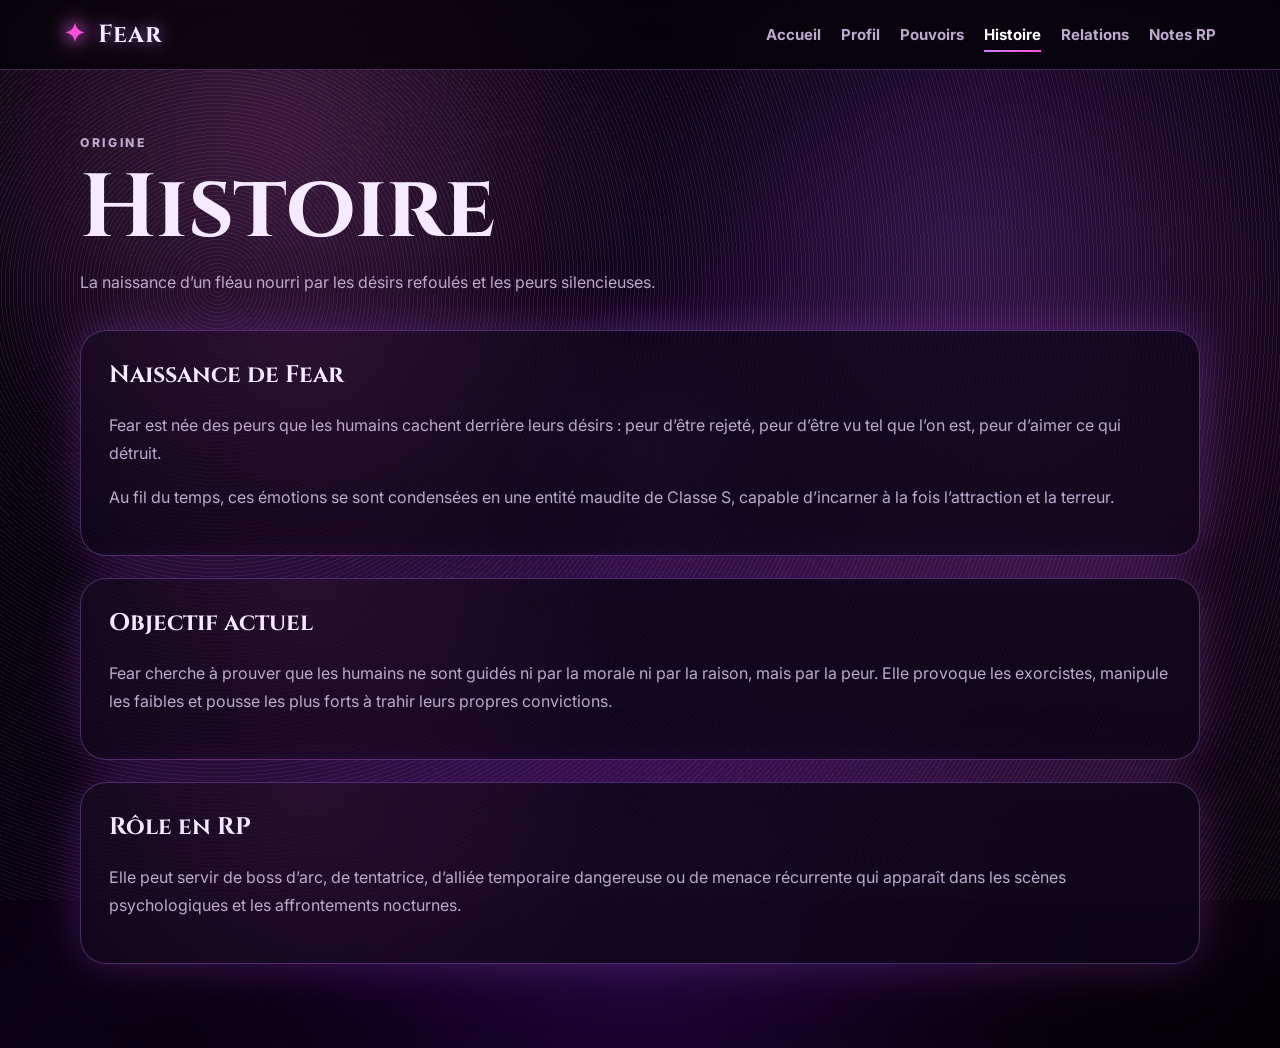
==== histoire.html @ 30a6c330 "Ajout du site Fear" ====
<!DOCTYPE html>
<html lang="fr">
<head>
  <meta charset="UTF-8" />
  <meta name="viewport" content="width=device-width, initial-scale=1.0" />
  <link rel="stylesheet" href="assets/css/style.css" />
  <script defer src="assets/js/main.js"></script>
  <title>Histoire — Fear</title>
</head>
<body data-page="histoire">
  <div class="cursor-aura"></div>
  <div class="void-layer"></div>
  <div class="noise"></div>
  <header class="site-header">
    <a class="brand" href="index.html">
      <span class="brand-mark">✦</span>
      <span>Fear</span>
    </a>

    <button class="menu-btn" aria-label="Ouvrir le menu">☰</button>

    <nav class="nav">
      <a href="index.html">Accueil</a>
      <a href="profil.html">Profil</a>
      <a href="pouvoirs.html">Pouvoirs</a>
      <a href="histoire.html">Histoire</a>
      <a href="relations.html">Relations</a>
      <a href="notes-rp.html">Notes RP</a>
    </nav>
  </header>

  <main class="container page-enter">
    <section class="page-title">
      <p class="eyebrow">Origine</p>
      <h1>Histoire</h1>
      <p>La naissance d’un fléau nourri par les désirs refoulés et les peurs silencieuses.</p>
    </section>

    <article class="panel story reveal">
      <h2>Naissance de Fear</h2>
      <p>
        Fear est née des peurs que les humains cachent derrière leurs désirs :
        peur d’être rejeté, peur d’être vu tel que l’on est, peur d’aimer ce qui détruit.
      </p>
      <p>
        Au fil du temps, ces émotions se sont condensées en une entité maudite de Classe S,
        capable d’incarner à la fois l’attraction et la terreur.
      </p>
    </article>

    <article class="panel story reveal">
      <h2>Objectif actuel</h2>
      <p>
        Fear cherche à prouver que les humains ne sont guidés ni par la morale ni par la raison,
        mais par la peur. Elle provoque les exorcistes, manipule les faibles et pousse les plus forts
        à trahir leurs propres convictions.
      </p>
    </article>

    <article class="panel story reveal">
      <h2>Rôle en RP</h2>
      <p>
        Elle peut servir de boss d’arc, de tentatrice, d’alliée temporaire dangereuse ou de menace
        récurrente qui apparaît dans les scènes psychologiques et les affrontements nocturnes.
      </p>
    </article>
  </main>
</body>
</html>
---- assets/css/style.css ----
@import url('https://fonts.googleapis.com/css2?family=Cinzel:wght@500;700;900&family=Inter:wght@400;500;700;800&display=swap');

:root {
  --bg: #030006;
  --bg-soft: #0b0312;
  --panel: rgba(17, 7, 28, 0.76);
  --panel-strong: rgba(28, 8, 45, 0.88);
  --text: #f5eaff;
  --muted: #bea9cf;
  --violet: #9d4edd;
  --violet-soft: #c77dff;
  --pink: #ff4fd8;
  --magenta: #ff2e93;
  --blue-black: #090014;
  --border: rgba(199, 125, 255, 0.32);
  --shadow: 0 0 40px rgba(157, 78, 221, 0.25), 0 0 90px rgba(255, 79, 216, 0.08);
}

* {
  box-sizing: border-box;
}

html {
  scroll-behavior: smooth;
}

body {
  margin: 0;
  min-height: 100vh;
  color: var(--text);
  font-family: Inter, system-ui, sans-serif;
  background:
    radial-gradient(circle at 22% 12%, rgba(255, 79, 216, 0.18), transparent 28%),
    radial-gradient(circle at 75% 25%, rgba(157, 78, 221, 0.23), transparent 34%),
    radial-gradient(circle at 50% 90%, rgba(90, 24, 154, 0.26), transparent 40%),
    linear-gradient(135deg, #020004 0%, #090014 45%, #030006 100%);
  overflow-x: hidden;
}

body::before {
  content: "";
  position: fixed;
  inset: 0;
  z-index: 0;
  pointer-events: none;
  background:
    linear-gradient(rgba(255,255,255,0.025) 1px, transparent 1px),
    linear-gradient(90deg, rgba(255,255,255,0.025) 1px, transparent 1px);
  background-size: 44px 44px;
  mask-image: radial-gradient(circle at center, black, transparent 76%);
}

.noise {
  position: fixed;
  inset: 0;
  z-index: 1;
  pointer-events: none;
  opacity: 0.08;
  background-image:
    repeating-radial-gradient(circle at 17% 32%, rgba(255,255,255,0.9) 0 1px, transparent 1px 4px);
  mix-blend-mode: screen;
}

.void-layer {
  position: fixed;
  inset: -25%;
  z-index: 0;
  pointer-events: none;
  background:
    radial-gradient(circle at 30% 30%, rgba(199, 125, 255, 0.09), transparent 28%),
    radial-gradient(circle at 75% 55%, rgba(255, 79, 216, 0.08), transparent 34%),
    radial-gradient(circle at 50% 75%, rgba(60, 9, 108, 0.17), transparent 30%);
  filter: blur(32px);
  animation: voidDrift 16s ease-in-out infinite alternate;
}

@keyframes voidDrift {
  from { transform: translate(-2%, -1%) scale(1); }
  to { transform: translate(3%, 2%) scale(1.08); }
}

.cursor-aura {
  width: 340px;
  height: 340px;
  position: fixed;
  left: 50%;
  top: 50%;
  z-index: 2;
  pointer-events: none;
  border-radius: 50%;
  transform: translate(-50%, -50%);
  background: radial-gradient(circle, rgba(255, 79, 216, 0.20), rgba(157, 78, 221, 0.11), transparent 64%);
  opacity: .9;
}

.site-header {
  position: sticky;
  top: 0;
  z-index: 20;
  display: flex;
  justify-content: space-between;
  align-items: center;
  padding: 18px clamp(18px, 5vw, 72px);
  background: rgba(3, 0, 6, 0.74);
  border-bottom: 1px solid var(--border);
  backdrop-filter: blur(16px);
}

.brand {
  display: inline-flex;
  align-items: center;
  gap: 12px;
  color: var(--text);
  text-decoration: none;
  font-family: Cinzel, serif;
  font-size: 1.55rem;
  font-weight: 700;
  letter-spacing: .03em;
  text-shadow: 0 0 16px rgba(199, 125, 255, .75);
}

.brand-mark {
  color: var(--pink);
  filter: drop-shadow(0 0 10px var(--pink));
}

.nav {
  display: flex;
  gap: 20px;
}

.nav a {
  position: relative;
  color: var(--muted);
  text-decoration: none;
  font-weight: 700;
  font-size: .94rem;
  transition: color .25s ease;
}

.nav a::after {
  content: "";
  position: absolute;
  left: 0;
  right: 100%;
  bottom: -8px;
  height: 2px;
  background: linear-gradient(90deg, var(--violet-soft), var(--pink));
  transition: right .25s ease;
}

.nav a:hover,
body[data-page="accueil"] .nav a[href="index.html"],
body[data-page="profil"] .nav a[href="profil.html"],
body[data-page="pouvoirs"] .nav a[href="pouvoirs.html"],
body[data-page="histoire"] .nav a[href="histoire.html"],
body[data-page="relations"] .nav a[href="relations.html"],
body[data-page="notes"] .nav a[href="notes-rp.html"] {
  color: #fff;
}

.nav a:hover::after,
body[data-page="accueil"] .nav a[href="index.html"]::after,
body[data-page="profil"] .nav a[href="profil.html"]::after,
body[data-page="pouvoirs"] .nav a[href="pouvoirs.html"]::after,
body[data-page="histoire"] .nav a[href="histoire.html"]::after,
body[data-page="relations"] .nav a[href="relations.html"]::after,
body[data-page="notes"] .nav a[href="notes-rp.html"]::after {
  right: 0;
}

.menu-btn {
  display: none;
  color: var(--text);
  background: rgba(255,255,255,.04);
  border: 1px solid var(--border);
  border-radius: 10px;
  padding: 8px 11px;
  font-size: 1.1rem;
}

.hero,
.container,
.footer {
  position: relative;
  z-index: 5;
}

.hero {
  width: min(1240px, calc(100% - 36px));
  min-height: calc(100vh - 78px);
  margin: 0 auto;
  display: grid;
  grid-template-columns: minmax(0, 1.25fr) minmax(280px, .75fr);
  align-items: center;
  gap: 44px;
  padding: 70px 0;
}

.eyebrow {
  margin: 0 0 14px;
  color: var(--violet-soft);
  text-transform: uppercase;
  letter-spacing: .22em;
  font-weight: 800;
  font-size: .76rem;
}

h1,
h2 {
  font-family: Cinzel, serif;
}

.hero h1 {
  margin: 0;
  font-size: clamp(5rem, 16vw, 12rem);
  line-height: .78;
  letter-spacing: -.08em;
  background: linear-gradient(180deg, #fff, #d8b4ff 38%, #ff4fd8 76%, #6b21a8);
  -webkit-background-clip: text;
  color: transparent;
  text-shadow: 0 0 44px rgba(199, 125, 255, .18);
}

.subtitle {
  margin: 22px 0;
  font-family: Cinzel, serif;
  font-size: clamp(1.45rem, 4vw, 2.55rem);
  color: #fff;
  text-shadow: 0 0 24px rgba(255, 79, 216, .55);
}

.lead,
.page-title p,
.panel p,
.step p,
.feature-card p,
.relation-card p,
.footer {
  color: var(--muted);
  line-height: 1.75;
}

.lead {
  max-width: 740px;
  font-size: 1.08rem;
}

.hero-actions {
  display: flex;
  flex-wrap: wrap;
  gap: 16px;
  margin-top: 30px;
}

.btn {
  min-height: 50px;
  padding: 0 24px;
  display: inline-flex;
  align-items: center;
  justify-content: center;
  border-radius: 999px;
  text-decoration: none;
  font-weight: 800;
  transition: transform .25s ease, box-shadow .25s ease, border-color .25s ease;
}

.btn:hover {
  transform: translateY(-4px);
}

.btn.primary {
  color: #fff;
  background: linear-gradient(135deg, var(--violet), var(--pink));
  box-shadow: 0 0 28px rgba(255, 79, 216, .34);
}

.btn.ghost {
  color: var(--text);
  border: 1px solid var(--border);
  background: rgba(255,255,255,.035);
}

.status-card,
.panel,
.feature-card,
.relation-card,
.step,
.quote-box {
  border: 1px solid var(--border);
  background:
    radial-gradient(circle at 20% 0%, rgba(255, 79, 216, .10), transparent 35%),
    var(--panel);
  box-shadow: var(--shadow);
  backdrop-filter: blur(18px);
}

.status-card {
  padding: 30px;
  border-radius: 30px;
}

.sigil {
  width: 92px;
  height: 92px;
  margin-bottom: 18px;
  display: grid;
  place-items: center;
  border-radius: 50%;
  color: #fff;
  font-family: Cinzel, serif;
  font-size: 3.6rem;
  border: 1px solid var(--border);
  background: radial-gradient(circle, rgba(255,79,216,.25), rgba(157,78,221,.12), transparent 70%);
  box-shadow: inset 0 0 28px rgba(255,79,216,.22), 0 0 28px rgba(199,125,255,.22);
}

.status-card h2 {
  margin: 0 0 18px;
}

.status-card ul,
.data-list {
  list-style: none;
  padding: 0;
  margin: 0;
}

.status-card li,
.data-list li {
  display: flex;
  justify-content: space-between;
  gap: 20px;
  padding: 13px 0;
  border-bottom: 1px solid rgba(255,255,255,.08);
}

.status-card span,
.data-list span {
  color: var(--muted);
}

.container {
  width: min(1120px, calc(100% - 36px));
  margin: 0 auto;
  padding: 62px 0;
}

.page-title {
  margin-bottom: 34px;
}

.page-title h1 {
  margin: 0;
  font-size: clamp(2.6rem, 7vw, 5.8rem);
  line-height: .95;
}

.grid.two {
  display: grid;
  grid-template-columns: repeat(2, minmax(0, 1fr));
  gap: 22px;
}

.panel,
.quote-box {
  padding: 28px;
  border-radius: 26px;
  margin-bottom: 22px;
}

.panel h2,
.step h2,
.feature-card h2,
.relation-card h2 {
  margin-top: 0;
}

.cards-grid {
  display: grid;
  grid-template-columns: repeat(3, minmax(0, 1fr));
  gap: 18px;
}

.feature-card,
.relation-card {
  position: relative;
  min-height: 230px;
  padding: 26px;
  border-radius: 26px;
  overflow: hidden;
  text-decoration: none;
  color: var(--text);
  transition: transform .25s ease, border-color .25s ease;
}

.feature-card::before,
.relation-card::before {
  content: "";
  position: absolute;
  inset: auto -20% -45% -20%;
  height: 70%;
  background: radial-gradient(circle, rgba(255,79,216,.22), transparent 65%);
  transition: transform .3s ease;
}

.feature-card:hover,
.relation-card:hover {
  transform: translateY(-6px);
  border-color: rgba(255,79,216,.58);
}

.feature-card:hover::before,
.relation-card:hover::before {
  transform: translateY(-18px);
}

.icon {
  display: inline-grid;
  place-items: center;
  width: 58px;
  height: 58px;
  margin-bottom: 20px;
  border-radius: 18px;
  color: #fff;
  background: rgba(157, 78, 221, .18);
  border: 1px solid var(--border);
  box-shadow: 0 0 22px rgba(255,79,216,.18);
  font-size: 1.5rem;
}

.timeline {
  display: grid;
  gap: 20px;
}

.step {
  position: relative;
  padding: 28px 28px 28px 86px;
  border-radius: 26px;
}

.step > span {
  position: absolute;
  left: 28px;
  top: 28px;
  font-family: Cinzel, serif;
  font-size: 1.65rem;
  color: var(--pink);
  text-shadow: 0 0 16px rgba(255,79,216,.68);
}

.step li,
.panel li {
  color: var(--muted);
  margin: 10px 0;
}

.tag {
  display: inline-flex;
  padding: 7px 12px;
  border-radius: 999px;
  color: #fff !important;
  background: rgba(255, 79, 216, .13);
  border: 1px solid var(--border);
}

.quote-box blockquote {
  margin: 0;
  font-family: Cinzel, serif;
  font-size: clamp(1.25rem, 3vw, 2.3rem);
  color: #fff;
  text-shadow: 0 0 24px rgba(199,125,255,.32);
}

.rp-line {
  font-family: Cinzel, serif;
  font-size: 1.35rem;
  color: #fff !important;
}

.footer {
  width: min(1120px, calc(100% - 36px));
  margin: 0 auto;
  padding: 30px 0 55px;
  text-align: center;
  font-family: Cinzel, serif;
  color: #d8b4ff;
}

.page-enter {
  animation: pageEnter .7s ease both;
}

@keyframes pageEnter {
  from { opacity: 0; transform: translateY(20px); filter: blur(9px); }
  to { opacity: 1; transform: translateY(0); filter: blur(0); }
}

.reveal {
  opacity: 0;
  transform: translateY(22px);
  transition: opacity .7s ease, transform .7s ease;
}

.reveal.visible {
  opacity: 1;
  transform: translateY(0);
}

@media (max-width: 860px) {
  .menu-btn {
    display: block;
  }

  .nav {
    position: absolute;
    top: calc(100% + 10px);
    left: 18px;
    right: 18px;
    display: none;
    flex-direction: column;
    padding: 18px;
    border: 1px solid var(--border);
    border-radius: 18px;
    background: rgba(3, 0, 6, .95);
  }

  .nav.open {
    display: flex;
  }

  .hero,
  .grid.two,
  .cards-grid {
    grid-template-columns: 1fr;
  }

  .hero {
    min-height: auto;
    padding: 48px 0;
  }

  .hero h1 {
    font-size: clamp(4.4rem, 30vw, 8rem);
  }
}

@media (max-width: 520px) {
  .site-header {
    padding: 15px 16px;
  }

  .brand {
    font-size: 1.25rem;
  }

  .step {
    padding-left: 28px;
  }

  .step > span {
    position: static;
    display: block;
    margin-bottom: 8px;
  }

  .status-card li,
  .data-list li {
    flex-direction: column;
    gap: 4px;
  }
}
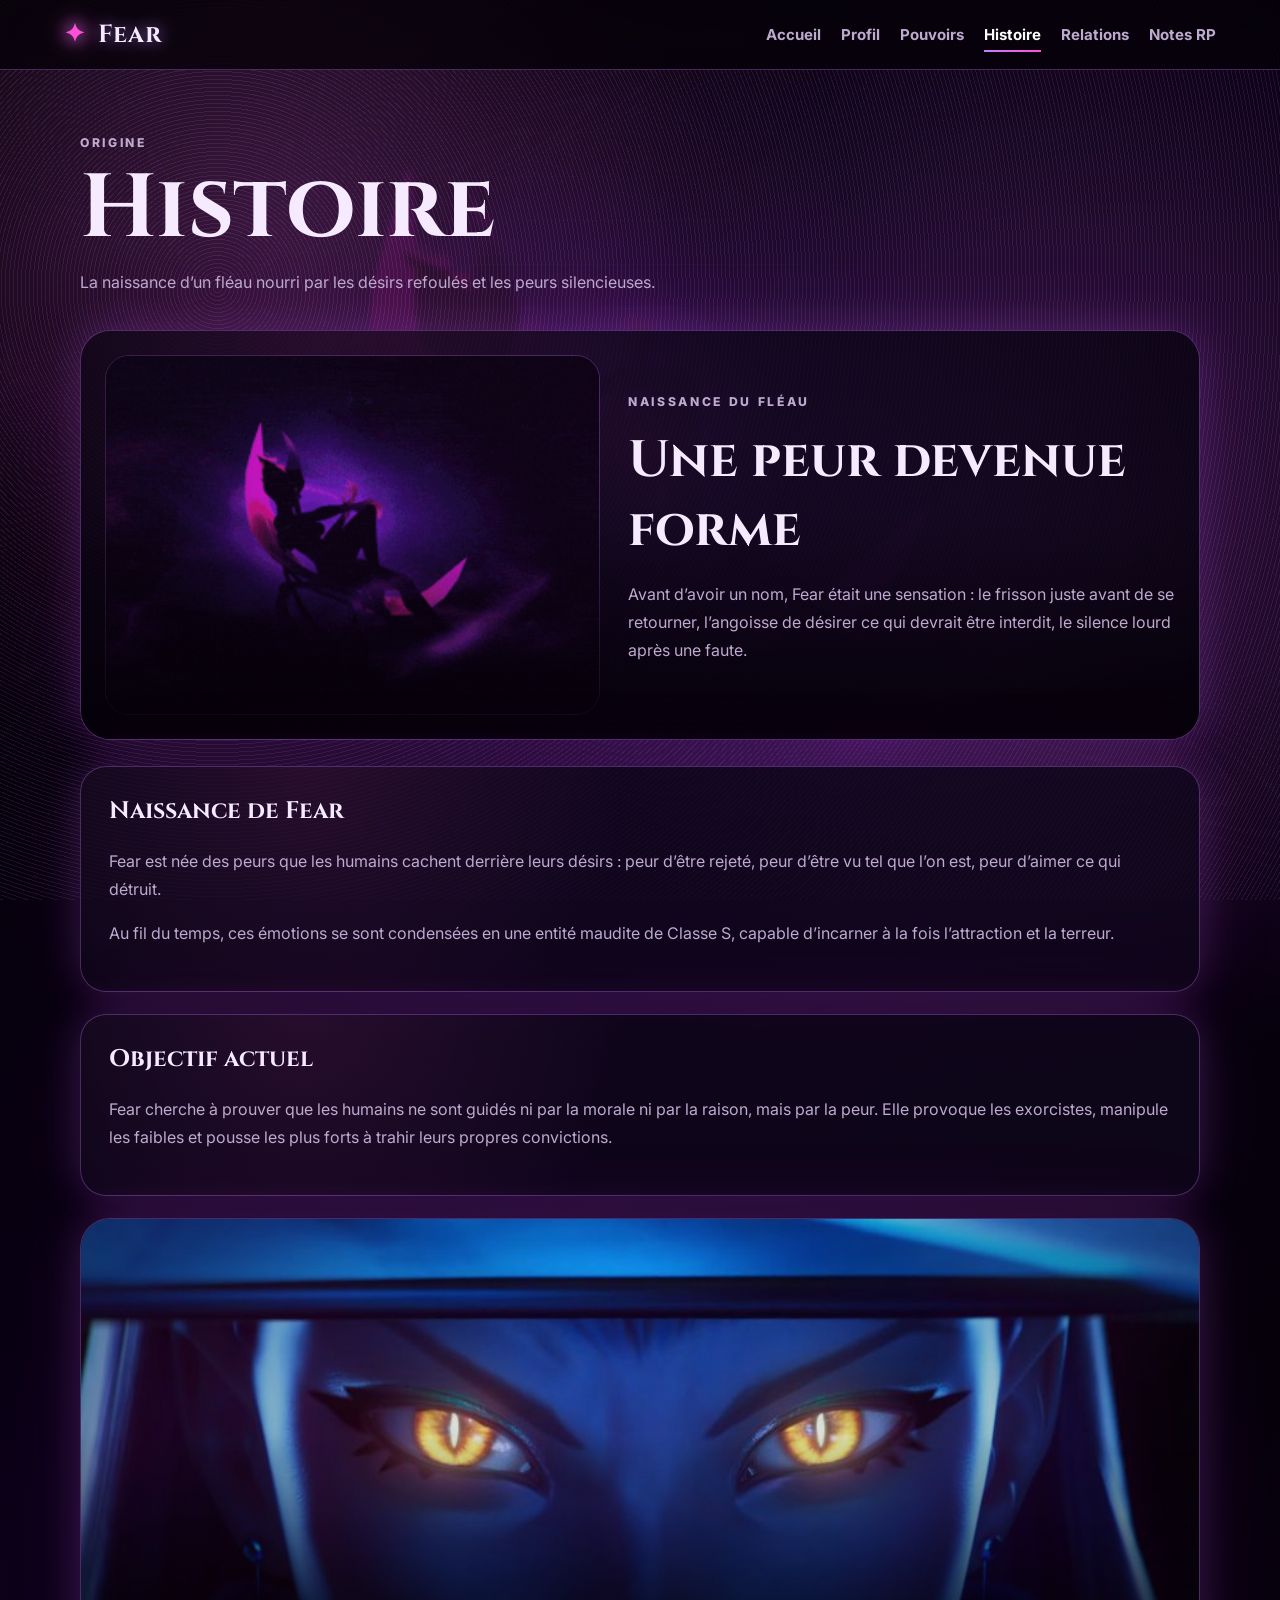
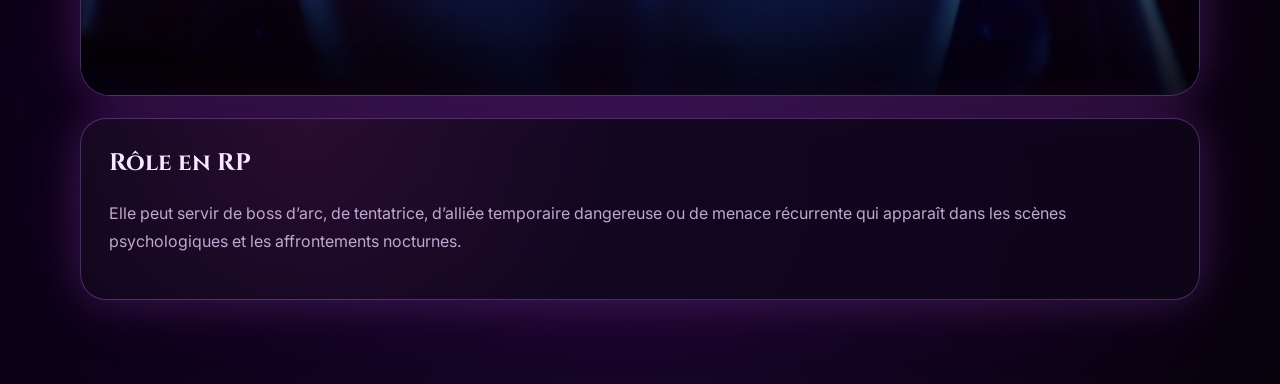
==== commit 671e75a5: "Maj des Images" ====
--- a/histoire.html
+++ b/histoire.html
@@ -8,6 +8,7 @@
   <title>Histoire — Fear</title>
 </head>
 <body data-page="histoire">
+  <div class="animated-bg soft"><img src="assets/image/Gif3_Fear_Obscure.gif" alt=""></div>
   <div class="cursor-aura"></div>
   <div class="void-layer"></div>
   <div class="noise"></div>
@@ -30,40 +31,12 @@
   </header>
 
   <main class="container page-enter">
-    <section class="page-title">
-      <p class="eyebrow">Origine</p>
-      <h1>Histoire</h1>
-      <p>La naissance d’un fléau nourri par les désirs refoulés et les peurs silencieuses.</p>
-    </section>
-
-    <article class="panel story reveal">
-      <h2>Naissance de Fear</h2>
-      <p>
-        Fear est née des peurs que les humains cachent derrière leurs désirs :
-        peur d’être rejeté, peur d’être vu tel que l’on est, peur d’aimer ce qui détruit.
-      </p>
-      <p>
-        Au fil du temps, ces émotions se sont condensées en une entité maudite de Classe S,
-        capable d’incarner à la fois l’attraction et la terreur.
-      </p>
-    </article>
-
-    <article class="panel story reveal">
-      <h2>Objectif actuel</h2>
-      <p>
-        Fear cherche à prouver que les humains ne sont guidés ni par la morale ni par la raison,
-        mais par la peur. Elle provoque les exorcistes, manipule les faibles et pousse les plus forts
-        à trahir leurs propres convictions.
-      </p>
-    </article>
-
-    <article class="panel story reveal">
-      <h2>Rôle en RP</h2>
-      <p>
-        Elle peut servir de boss d’arc, de tentatrice, d’alliée temporaire dangereuse ou de menace
-        récurrente qui apparaît dans les scènes psychologiques et les affrontements nocturnes.
-      </p>
-    </article>
+    <section class="page-title"><p class="eyebrow">Origine</p><h1>Histoire</h1><p>La naissance d’un fléau nourri par les désirs refoulés et les peurs silencieuses.</p></section>
+    <section class="story-hero reveal"><img src="assets/image/Gif3_Fear_Obscure.gif" alt="Ténèbres autour de Fear"><div class="story-hero-text"><p class="eyebrow">Naissance du fléau</p><h2>Une peur devenue forme</h2><p>Avant d’avoir un nom, Fear était une sensation : le frisson juste avant de se retourner, l’angoisse de désirer ce qui devrait être interdit, le silence lourd après une faute.</p></div></section>
+    <article class="panel story reveal"><h2>Naissance de Fear</h2><p>Fear est née des peurs que les humains cachent derrière leurs désirs : peur d’être rejeté, peur d’être vu tel que l’on est, peur d’aimer ce qui détruit.</p><p>Au fil du temps, ces émotions se sont condensées en une entité maudite de Classe S, capable d’incarner à la fois l’attraction et la terreur.</p></article>
+    <article class="panel story reveal"><h2>Objectif actuel</h2><p>Fear cherche à prouver que les humains ne sont guidés ni par la morale ni par la raison, mais par la peur. Elle provoque les exorcistes, manipule les faibles et pousse les plus forts à trahir leurs propres convictions.</p></article>
+    <section class="wide-image reveal"><img src="assets/image/IMG_Fear_Accueil.jpg" alt="Présence de Fear"></section>
+    <article class="panel story reveal"><h2>Rôle en RP</h2><p>Elle peut servir de boss d’arc, de tentatrice, d’alliée temporaire dangereuse ou de menace récurrente qui apparaît dans les scènes psychologiques et les affrontements nocturnes.</p></article>
   </main>
 </body>
 </html>
--- a/assets/css/style.css
+++ b/assets/css/style.css
@@ -1,573 +1,11 @@
 @import url('https://fonts.googleapis.com/css2?family=Cinzel:wght@500;700;900&family=Inter:wght@400;500;700;800&display=swap');
-
-:root {
-  --bg: #030006;
-  --bg-soft: #0b0312;
-  --panel: rgba(17, 7, 28, 0.76);
-  --panel-strong: rgba(28, 8, 45, 0.88);
-  --text: #f5eaff;
-  --muted: #bea9cf;
-  --violet: #9d4edd;
-  --violet-soft: #c77dff;
-  --pink: #ff4fd8;
-  --magenta: #ff2e93;
-  --blue-black: #090014;
-  --border: rgba(199, 125, 255, 0.32);
-  --shadow: 0 0 40px rgba(157, 78, 221, 0.25), 0 0 90px rgba(255, 79, 216, 0.08);
-}
-
-* {
-  box-sizing: border-box;
-}
-
-html {
-  scroll-behavior: smooth;
-}
-
-body {
-  margin: 0;
-  min-height: 100vh;
-  color: var(--text);
-  font-family: Inter, system-ui, sans-serif;
-  background:
-    radial-gradient(circle at 22% 12%, rgba(255, 79, 216, 0.18), transparent 28%),
-    radial-gradient(circle at 75% 25%, rgba(157, 78, 221, 0.23), transparent 34%),
-    radial-gradient(circle at 50% 90%, rgba(90, 24, 154, 0.26), transparent 40%),
-    linear-gradient(135deg, #020004 0%, #090014 45%, #030006 100%);
-  overflow-x: hidden;
-}
-
-body::before {
-  content: "";
-  position: fixed;
-  inset: 0;
-  z-index: 0;
-  pointer-events: none;
-  background:
-    linear-gradient(rgba(255,255,255,0.025) 1px, transparent 1px),
-    linear-gradient(90deg, rgba(255,255,255,0.025) 1px, transparent 1px);
-  background-size: 44px 44px;
-  mask-image: radial-gradient(circle at center, black, transparent 76%);
-}
-
-.noise {
-  position: fixed;
-  inset: 0;
-  z-index: 1;
-  pointer-events: none;
-  opacity: 0.08;
-  background-image:
-    repeating-radial-gradient(circle at 17% 32%, rgba(255,255,255,0.9) 0 1px, transparent 1px 4px);
-  mix-blend-mode: screen;
-}
-
-.void-layer {
-  position: fixed;
-  inset: -25%;
-  z-index: 0;
-  pointer-events: none;
-  background:
-    radial-gradient(circle at 30% 30%, rgba(199, 125, 255, 0.09), transparent 28%),
-    radial-gradient(circle at 75% 55%, rgba(255, 79, 216, 0.08), transparent 34%),
-    radial-gradient(circle at 50% 75%, rgba(60, 9, 108, 0.17), transparent 30%);
-  filter: blur(32px);
-  animation: voidDrift 16s ease-in-out infinite alternate;
-}
-
-@keyframes voidDrift {
-  from { transform: translate(-2%, -1%) scale(1); }
-  to { transform: translate(3%, 2%) scale(1.08); }
-}
-
-.cursor-aura {
-  width: 340px;
-  height: 340px;
-  position: fixed;
-  left: 50%;
-  top: 50%;
-  z-index: 2;
-  pointer-events: none;
-  border-radius: 50%;
-  transform: translate(-50%, -50%);
-  background: radial-gradient(circle, rgba(255, 79, 216, 0.20), rgba(157, 78, 221, 0.11), transparent 64%);
-  opacity: .9;
-}
-
-.site-header {
-  position: sticky;
-  top: 0;
-  z-index: 20;
-  display: flex;
-  justify-content: space-between;
-  align-items: center;
-  padding: 18px clamp(18px, 5vw, 72px);
-  background: rgba(3, 0, 6, 0.74);
-  border-bottom: 1px solid var(--border);
-  backdrop-filter: blur(16px);
-}
-
-.brand {
-  display: inline-flex;
-  align-items: center;
-  gap: 12px;
-  color: var(--text);
-  text-decoration: none;
-  font-family: Cinzel, serif;
-  font-size: 1.55rem;
-  font-weight: 700;
-  letter-spacing: .03em;
-  text-shadow: 0 0 16px rgba(199, 125, 255, .75);
-}
-
-.brand-mark {
-  color: var(--pink);
-  filter: drop-shadow(0 0 10px var(--pink));
-}
-
-.nav {
-  display: flex;
-  gap: 20px;
-}
-
-.nav a {
-  position: relative;
-  color: var(--muted);
-  text-decoration: none;
-  font-weight: 700;
-  font-size: .94rem;
-  transition: color .25s ease;
-}
-
-.nav a::after {
-  content: "";
-  position: absolute;
-  left: 0;
-  right: 100%;
-  bottom: -8px;
-  height: 2px;
-  background: linear-gradient(90deg, var(--violet-soft), var(--pink));
-  transition: right .25s ease;
-}
-
-.nav a:hover,
-body[data-page="accueil"] .nav a[href="index.html"],
-body[data-page="profil"] .nav a[href="profil.html"],
-body[data-page="pouvoirs"] .nav a[href="pouvoirs.html"],
-body[data-page="histoire"] .nav a[href="histoire.html"],
-body[data-page="relations"] .nav a[href="relations.html"],
-body[data-page="notes"] .nav a[href="notes-rp.html"] {
-  color: #fff;
-}
-
-.nav a:hover::after,
-body[data-page="accueil"] .nav a[href="index.html"]::after,
-body[data-page="profil"] .nav a[href="profil.html"]::after,
-body[data-page="pouvoirs"] .nav a[href="pouvoirs.html"]::after,
-body[data-page="histoire"] .nav a[href="histoire.html"]::after,
-body[data-page="relations"] .nav a[href="relations.html"]::after,
-body[data-page="notes"] .nav a[href="notes-rp.html"]::after {
-  right: 0;
-}
-
-.menu-btn {
-  display: none;
-  color: var(--text);
-  background: rgba(255,255,255,.04);
-  border: 1px solid var(--border);
-  border-radius: 10px;
-  padding: 8px 11px;
-  font-size: 1.1rem;
-}
-
-.hero,
-.container,
-.footer {
-  position: relative;
-  z-index: 5;
-}
-
-.hero {
-  width: min(1240px, calc(100% - 36px));
-  min-height: calc(100vh - 78px);
-  margin: 0 auto;
-  display: grid;
-  grid-template-columns: minmax(0, 1.25fr) minmax(280px, .75fr);
-  align-items: center;
-  gap: 44px;
-  padding: 70px 0;
-}
-
-.eyebrow {
-  margin: 0 0 14px;
-  color: var(--violet-soft);
-  text-transform: uppercase;
-  letter-spacing: .22em;
-  font-weight: 800;
-  font-size: .76rem;
-}
-
-h1,
-h2 {
-  font-family: Cinzel, serif;
-}
-
-.hero h1 {
-  margin: 0;
-  font-size: clamp(5rem, 16vw, 12rem);
-  line-height: .78;
-  letter-spacing: -.08em;
-  background: linear-gradient(180deg, #fff, #d8b4ff 38%, #ff4fd8 76%, #6b21a8);
-  -webkit-background-clip: text;
-  color: transparent;
-  text-shadow: 0 0 44px rgba(199, 125, 255, .18);
-}
-
-.subtitle {
-  margin: 22px 0;
-  font-family: Cinzel, serif;
-  font-size: clamp(1.45rem, 4vw, 2.55rem);
-  color: #fff;
-  text-shadow: 0 0 24px rgba(255, 79, 216, .55);
-}
-
-.lead,
-.page-title p,
-.panel p,
-.step p,
-.feature-card p,
-.relation-card p,
-.footer {
-  color: var(--muted);
-  line-height: 1.75;
-}
-
-.lead {
-  max-width: 740px;
-  font-size: 1.08rem;
-}
-
-.hero-actions {
-  display: flex;
-  flex-wrap: wrap;
-  gap: 16px;
-  margin-top: 30px;
-}
-
-.btn {
-  min-height: 50px;
-  padding: 0 24px;
-  display: inline-flex;
-  align-items: center;
-  justify-content: center;
-  border-radius: 999px;
-  text-decoration: none;
-  font-weight: 800;
-  transition: transform .25s ease, box-shadow .25s ease, border-color .25s ease;
-}
-
-.btn:hover {
-  transform: translateY(-4px);
-}
-
-.btn.primary {
-  color: #fff;
-  background: linear-gradient(135deg, var(--violet), var(--pink));
-  box-shadow: 0 0 28px rgba(255, 79, 216, .34);
-}
-
-.btn.ghost {
-  color: var(--text);
-  border: 1px solid var(--border);
-  background: rgba(255,255,255,.035);
-}
-
-.status-card,
-.panel,
-.feature-card,
-.relation-card,
-.step,
-.quote-box {
-  border: 1px solid var(--border);
-  background:
-    radial-gradient(circle at 20% 0%, rgba(255, 79, 216, .10), transparent 35%),
-    var(--panel);
-  box-shadow: var(--shadow);
-  backdrop-filter: blur(18px);
-}
-
-.status-card {
-  padding: 30px;
-  border-radius: 30px;
-}
-
-.sigil {
-  width: 92px;
-  height: 92px;
-  margin-bottom: 18px;
-  display: grid;
-  place-items: center;
-  border-radius: 50%;
-  color: #fff;
-  font-family: Cinzel, serif;
-  font-size: 3.6rem;
-  border: 1px solid var(--border);
-  background: radial-gradient(circle, rgba(255,79,216,.25), rgba(157,78,221,.12), transparent 70%);
-  box-shadow: inset 0 0 28px rgba(255,79,216,.22), 0 0 28px rgba(199,125,255,.22);
-}
-
-.status-card h2 {
-  margin: 0 0 18px;
-}
-
-.status-card ul,
-.data-list {
-  list-style: none;
-  padding: 0;
-  margin: 0;
-}
-
-.status-card li,
-.data-list li {
-  display: flex;
-  justify-content: space-between;
-  gap: 20px;
-  padding: 13px 0;
-  border-bottom: 1px solid rgba(255,255,255,.08);
-}
-
-.status-card span,
-.data-list span {
-  color: var(--muted);
-}
-
-.container {
-  width: min(1120px, calc(100% - 36px));
-  margin: 0 auto;
-  padding: 62px 0;
-}
-
-.page-title {
-  margin-bottom: 34px;
-}
-
-.page-title h1 {
-  margin: 0;
-  font-size: clamp(2.6rem, 7vw, 5.8rem);
-  line-height: .95;
-}
-
-.grid.two {
-  display: grid;
-  grid-template-columns: repeat(2, minmax(0, 1fr));
-  gap: 22px;
-}
-
-.panel,
-.quote-box {
-  padding: 28px;
-  border-radius: 26px;
-  margin-bottom: 22px;
-}
-
-.panel h2,
-.step h2,
-.feature-card h2,
-.relation-card h2 {
-  margin-top: 0;
-}
-
-.cards-grid {
-  display: grid;
-  grid-template-columns: repeat(3, minmax(0, 1fr));
-  gap: 18px;
-}
-
-.feature-card,
-.relation-card {
-  position: relative;
-  min-height: 230px;
-  padding: 26px;
-  border-radius: 26px;
-  overflow: hidden;
-  text-decoration: none;
-  color: var(--text);
-  transition: transform .25s ease, border-color .25s ease;
-}
-
-.feature-card::before,
-.relation-card::before {
-  content: "";
-  position: absolute;
-  inset: auto -20% -45% -20%;
-  height: 70%;
-  background: radial-gradient(circle, rgba(255,79,216,.22), transparent 65%);
-  transition: transform .3s ease;
-}
-
-.feature-card:hover,
-.relation-card:hover {
-  transform: translateY(-6px);
-  border-color: rgba(255,79,216,.58);
-}
-
-.feature-card:hover::before,
-.relation-card:hover::before {
-  transform: translateY(-18px);
-}
-
-.icon {
-  display: inline-grid;
-  place-items: center;
-  width: 58px;
-  height: 58px;
-  margin-bottom: 20px;
-  border-radius: 18px;
-  color: #fff;
-  background: rgba(157, 78, 221, .18);
-  border: 1px solid var(--border);
-  box-shadow: 0 0 22px rgba(255,79,216,.18);
-  font-size: 1.5rem;
-}
-
-.timeline {
-  display: grid;
-  gap: 20px;
-}
-
-.step {
-  position: relative;
-  padding: 28px 28px 28px 86px;
-  border-radius: 26px;
-}
-
-.step > span {
-  position: absolute;
-  left: 28px;
-  top: 28px;
-  font-family: Cinzel, serif;
-  font-size: 1.65rem;
-  color: var(--pink);
-  text-shadow: 0 0 16px rgba(255,79,216,.68);
-}
-
-.step li,
-.panel li {
-  color: var(--muted);
-  margin: 10px 0;
-}
-
-.tag {
-  display: inline-flex;
-  padding: 7px 12px;
-  border-radius: 999px;
-  color: #fff !important;
-  background: rgba(255, 79, 216, .13);
-  border: 1px solid var(--border);
-}
-
-.quote-box blockquote {
-  margin: 0;
-  font-family: Cinzel, serif;
-  font-size: clamp(1.25rem, 3vw, 2.3rem);
-  color: #fff;
-  text-shadow: 0 0 24px rgba(199,125,255,.32);
-}
-
-.rp-line {
-  font-family: Cinzel, serif;
-  font-size: 1.35rem;
-  color: #fff !important;
-}
-
-.footer {
-  width: min(1120px, calc(100% - 36px));
-  margin: 0 auto;
-  padding: 30px 0 55px;
-  text-align: center;
-  font-family: Cinzel, serif;
-  color: #d8b4ff;
-}
-
-.page-enter {
-  animation: pageEnter .7s ease both;
-}
-
-@keyframes pageEnter {
-  from { opacity: 0; transform: translateY(20px); filter: blur(9px); }
-  to { opacity: 1; transform: translateY(0); filter: blur(0); }
-}
-
-.reveal {
-  opacity: 0;
-  transform: translateY(22px);
-  transition: opacity .7s ease, transform .7s ease;
-}
-
-.reveal.visible {
-  opacity: 1;
-  transform: translateY(0);
-}
-
-@media (max-width: 860px) {
-  .menu-btn {
-    display: block;
-  }
-
-  .nav {
-    position: absolute;
-    top: calc(100% + 10px);
-    left: 18px;
-    right: 18px;
-    display: none;
-    flex-direction: column;
-    padding: 18px;
-    border: 1px solid var(--border);
-    border-radius: 18px;
-    background: rgba(3, 0, 6, .95);
-  }
-
-  .nav.open {
-    display: flex;
-  }
-
-  .hero,
-  .grid.two,
-  .cards-grid {
-    grid-template-columns: 1fr;
-  }
-
-  .hero {
-    min-height: auto;
-    padding: 48px 0;
-  }
-
-  .hero h1 {
-    font-size: clamp(4.4rem, 30vw, 8rem);
-  }
-}
-
-@media (max-width: 520px) {
-  .site-header {
-    padding: 15px 16px;
-  }
-
-  .brand {
-    font-size: 1.25rem;
-  }
-
-  .step {
-    padding-left: 28px;
-  }
-
-  .step > span {
-    position: static;
-    display: block;
-    margin-bottom: 8px;
-  }
-
-  .status-card li,
-  .data-list li {
-    flex-direction: column;
-    gap: 4px;
-  }
-}
+:root{--bg:#030006;--panel:rgba(17,7,28,.76);--text:#f5eaff;--muted:#bea9cf;--violet:#9d4edd;--violet-soft:#c77dff;--pink:#ff4fd8;--border:rgba(199,125,255,.32);--shadow:0 0 40px rgba(157,78,221,.25),0 0 90px rgba(255,79,216,.08)}
+*{box-sizing:border-box}html{scroll-behavior:smooth}body{margin:0;min-height:100vh;color:var(--text);font-family:Inter,system-ui,sans-serif;background:radial-gradient(circle at 22% 12%,rgba(255,79,216,.18),transparent 28%),radial-gradient(circle at 75% 25%,rgba(157,78,221,.23),transparent 34%),radial-gradient(circle at 50% 90%,rgba(90,24,154,.26),transparent 40%),linear-gradient(135deg,#020004 0%,#090014 45%,#030006 100%);overflow-x:hidden}body::before{content:"";position:fixed;inset:0;z-index:0;pointer-events:none;background:linear-gradient(rgba(255,255,255,.025) 1px,transparent 1px),linear-gradient(90deg,rgba(255,255,255,.025) 1px,transparent 1px);background-size:44px 44px;mask-image:radial-gradient(circle at center,black,transparent 76%)}
+.noise{position:fixed;inset:0;z-index:1;pointer-events:none;opacity:.08;background-image:repeating-radial-gradient(circle at 17% 32%,rgba(255,255,255,.9) 0 1px,transparent 1px 4px);mix-blend-mode:screen}.void-layer{position:fixed;inset:-25%;z-index:0;pointer-events:none;background:radial-gradient(circle at 30% 30%,rgba(199,125,255,.09),transparent 28%),radial-gradient(circle at 75% 55%,rgba(255,79,216,.08),transparent 34%),radial-gradient(circle at 50% 75%,rgba(60,9,108,.17),transparent 30%);filter:blur(32px);animation:voidDrift 16s ease-in-out infinite alternate}@keyframes voidDrift{from{transform:translate(-2%,-1%) scale(1)}to{transform:translate(3%,2%) scale(1.08)}}
+.animated-bg{position:fixed;inset:0;z-index:0;pointer-events:none;opacity:.18;overflow:hidden}.animated-bg.soft{opacity:.11}.animated-bg img{width:100%;height:100%;object-fit:cover;filter:blur(2px) saturate(1.25)}.cursor-aura{width:340px;height:340px;position:fixed;left:50%;top:50%;z-index:2;pointer-events:none;border-radius:50%;transform:translate(-50%,-50%);background:radial-gradient(circle,rgba(255,79,216,.20),rgba(157,78,221,.11),transparent 64%);opacity:.9}
+.site-header{position:sticky;top:0;z-index:20;display:flex;justify-content:space-between;align-items:center;padding:18px clamp(18px,5vw,72px);background:rgba(3,0,6,.74);border-bottom:1px solid var(--border);backdrop-filter:blur(16px)}.brand{display:inline-flex;align-items:center;gap:12px;color:var(--text);text-decoration:none;font-family:Cinzel,serif;font-size:1.55rem;font-weight:700;letter-spacing:.03em;text-shadow:0 0 16px rgba(199,125,255,.75)}.brand-mark{color:var(--pink);filter:drop-shadow(0 0 10px var(--pink))}.nav{display:flex;gap:20px}.nav a{position:relative;color:var(--muted);text-decoration:none;font-weight:700;font-size:.94rem;transition:color .25s ease}.nav a::after{content:"";position:absolute;left:0;right:100%;bottom:-8px;height:2px;background:linear-gradient(90deg,var(--violet-soft),var(--pink));transition:right .25s ease}.nav a:hover,body[data-page="accueil"] .nav a[href="index.html"],body[data-page="profil"] .nav a[href="profil.html"],body[data-page="pouvoirs"] .nav a[href="pouvoirs.html"],body[data-page="histoire"] .nav a[href="histoire.html"],body[data-page="relations"] .nav a[href="relations.html"],body[data-page="notes"] .nav a[href="notes-rp.html"]{color:#fff}.nav a:hover::after,body[data-page="accueil"] .nav a[href="index.html"]::after,body[data-page="profil"] .nav a[href="profil.html"]::after,body[data-page="pouvoirs"] .nav a[href="pouvoirs.html"]::after,body[data-page="histoire"] .nav a[href="histoire.html"]::after,body[data-page="relations"] .nav a[href="relations.html"]::after,body[data-page="notes"] .nav a[href="notes-rp.html"]::after{right:0}.menu-btn{display:none;color:var(--text);background:rgba(255,255,255,.04);border:1px solid var(--border);border-radius:10px;padding:8px 11px;font-size:1.1rem}
+.hero,.container,.footer{position:relative;z-index:5}.hero{width:min(1240px,calc(100% - 36px));min-height:calc(100vh - 78px);margin:0 auto;display:grid;grid-template-columns:minmax(0,1.05fr) minmax(330px,.95fr);align-items:center;gap:44px;padding:70px 0}.eyebrow{margin:0 0 14px;color:var(--violet-soft);text-transform:uppercase;letter-spacing:.22em;font-weight:800;font-size:.76rem}h1,h2{font-family:Cinzel,serif}.hero h1{margin:0;font-size:clamp(5rem,16vw,12rem);line-height:.78;letter-spacing:-.08em;background:linear-gradient(180deg,#fff,#d8b4ff 38%,#ff4fd8 76%,#6b21a8);-webkit-background-clip:text;color:transparent;text-shadow:0 0 44px rgba(199,125,255,.18)}.subtitle{margin:22px 0;font-family:Cinzel,serif;font-size:clamp(1.45rem,4vw,2.55rem);color:#fff;text-shadow:0 0 24px rgba(255,79,216,.55)}.lead,.page-title p,.panel p,.step p,.feature-card p,.relation-card p,.footer,.profile-showcase p,.power-banner p,.story-hero p,.notes-banner p,.visual-caption p{color:var(--muted);line-height:1.75}.lead{max-width:740px;font-size:1.08rem}.hero-actions{display:flex;flex-wrap:wrap;gap:16px;margin-top:30px}.btn{min-height:50px;padding:0 24px;display:inline-flex;align-items:center;justify-content:center;border-radius:999px;text-decoration:none;font-weight:800;transition:transform .25s ease}.btn:hover{transform:translateY(-4px)}.btn.primary{color:#fff;background:linear-gradient(135deg,var(--violet),var(--pink));box-shadow:0 0 28px rgba(255,79,216,.34)}.btn.ghost{color:var(--text);border:1px solid var(--border);background:rgba(255,255,255,.035)}
+.panel,.feature-card,.relation-card,.step,.quote-box,.hero-visual,.profile-showcase,.power-banner,.story-hero,.wide-image,.notes-banner,.image-side{border:1px solid var(--border);background:radial-gradient(circle at 20% 0%,rgba(255,79,216,.10),transparent 35%),var(--panel);box-shadow:var(--shadow);backdrop-filter:blur(18px)}.hero-visual,.image-side,.wide-image,.story-hero,.profile-showcase,.power-banner,.notes-banner{position:relative;overflow:hidden;border-radius:30px}.hero-visual{min-height:650px}.hero-visual img,.image-side img,.wide-image img,.story-hero img,.profile-showcase img,.power-banner img,.notes-banner img{width:100%;height:100%;display:block;object-fit:cover}.hero-visual::after,.image-side::after,.wide-image::after,.story-hero::after,.profile-showcase::after{content:"";position:absolute;inset:0;background:linear-gradient(to top,rgba(3,0,6,.78),transparent 55%),radial-gradient(circle at 50% 20%,transparent,rgba(3,0,6,.38));pointer-events:none}.visual-caption{position:absolute;left:24px;right:24px;bottom:24px;z-index:2;padding:18px;border-radius:22px;border:1px solid rgba(199,125,255,.35);background:rgba(3,0,6,.62);backdrop-filter:blur(14px)}.visual-caption span{display:block;color:#ff4fd8;font-family:Cinzel,serif;font-size:1.2rem}.visual-caption strong{display:block;margin-top:4px;color:#fff;font-size:1.6rem;font-family:Cinzel,serif}
+.container{width:min(1120px,calc(100% - 36px));margin:0 auto;padding:62px 0}.page-title{margin-bottom:34px}.page-title h1{margin:0;font-size:clamp(2.6rem,7vw,5.8rem);line-height:.95}.grid.two{display:grid;grid-template-columns:repeat(2,minmax(0,1fr));gap:22px}.panel,.quote-box{padding:28px;border-radius:26px;margin-bottom:22px}.panel h2,.step h2,.feature-card h2,.relation-card h2{margin-top:0}.data-list{list-style:none;padding:0;margin:0}.data-list li{display:flex;justify-content:space-between;gap:20px;padding:13px 0;border-bottom:1px solid rgba(255,255,255,.08)}.data-list span{color:var(--muted)}.cards-grid{display:grid;grid-template-columns:repeat(3,minmax(0,1fr));gap:18px}.feature-card,.relation-card{position:relative;min-height:260px;padding:26px;border-radius:26px;overflow:hidden;text-decoration:none;color:var(--text);transition:transform .25s ease,border-color .25s ease}.image-card{display:grid;align-items:end}.image-card>img{position:absolute;inset:0;width:100%;height:100%;opacity:.38;object-fit:cover;transition:opacity .25s ease,transform .4s ease}.image-card::after{content:"";position:absolute;inset:0;background:linear-gradient(to top,rgba(3,0,6,.93),rgba(3,0,6,.22))}.image-card>div{position:relative;z-index:2}.feature-card:hover,.relation-card:hover{transform:translateY(-6px);border-color:rgba(255,79,216,.58)}.image-card:hover>img{opacity:.55;transform:scale(1.05)}.icon{display:inline-grid;place-items:center;width:58px;height:58px;margin-bottom:20px;border-radius:18px;color:#fff;background:rgba(157,78,221,.18);border:1px solid var(--border);box-shadow:0 0 22px rgba(255,79,216,.18);font-size:1.5rem}
+.profile-showcase,.power-banner,.story-hero,.notes-banner{display:grid;grid-template-columns:minmax(0,.95fr) minmax(280px,1.05fr);gap:28px;align-items:center;padding:24px;margin-bottom:26px}.profile-showcase img,.power-banner img,.story-hero img,.notes-banner img{min-height:360px;max-height:520px;border-radius:24px;border:1px solid rgba(199,125,255,.28)}.profile-showcase .showcase-text,.story-hero .story-hero-text{position:relative;z-index:2}.profile-showcase h2,.power-banner h2,.story-hero h2,.notes-banner h2{margin:0 0 12px;font-size:clamp(1.8rem,4vw,3.2rem)}.image-side{min-height:420px}.timeline{display:grid;gap:20px}.step{position:relative;padding:28px 28px 28px 86px;border-radius:26px}.step>span{position:absolute;left:28px;top:28px;font-family:Cinzel,serif;font-size:1.65rem;color:var(--pink);text-shadow:0 0 16px rgba(255,79,216,.68)}.step li,.panel li{color:var(--muted);margin:10px 0}.step-with-image{display:grid;grid-template-columns:minmax(0,1fr) 260px;gap:20px;align-items:center}.step-with-image img{width:100%;min-height:220px;object-fit:cover;border-radius:20px;border:1px solid rgba(199,125,255,.28)}.tag{display:inline-flex;padding:7px 12px;border-radius:999px;color:#fff!important;background:rgba(255,79,216,.13);border:1px solid var(--border)}.quote-box blockquote{margin:0;font-family:Cinzel,serif;font-size:clamp(1.25rem,3vw,2.3rem);color:#fff;text-shadow:0 0 24px rgba(199,125,255,.32)}.rp-line{font-family:Cinzel,serif;font-size:1.35rem;color:#fff!important}.wide-image{min-height:360px;margin:22px 0}.footer{width:min(1120px,calc(100% - 36px));margin:0 auto;padding:30px 0 55px;text-align:center;font-family:Cinzel,serif;color:#d8b4ff}.page-enter{animation:pageEnter .7s ease both}@keyframes pageEnter{from{opacity:0;transform:translateY(20px);filter:blur(9px)}to{opacity:1;transform:translateY(0);filter:blur(0)}}.reveal{opacity:0;transform:translateY(22px);transition:opacity .7s ease,transform .7s ease}.reveal.visible{opacity:1;transform:translateY(0)}
+@media(max-width:900px){.menu-btn{display:block}.nav{position:absolute;top:calc(100% + 10px);left:18px;right:18px;display:none;flex-direction:column;padding:18px;border:1px solid var(--border);border-radius:18px;background:rgba(3,0,6,.95)}.nav.open{display:flex}.hero,.grid.two,.cards-grid,.profile-showcase,.power-banner,.story-hero,.notes-banner,.step-with-image{grid-template-columns:1fr}.hero{min-height:auto;padding:48px 0}.hero h1{font-size:clamp(4.4rem,30vw,8rem)}.hero-visual{min-height:440px}.profile-showcase img,.power-banner img,.story-hero img,.notes-banner img{min-height:280px}}@media(max-width:520px){.site-header{padding:15px 16px}.brand{font-size:1.25rem}.step{padding-left:28px}.step>span{position:static;display:block;margin-bottom:8px}.data-list li{flex-direction:column;gap:4px}.hero-visual{min-height:360px}}
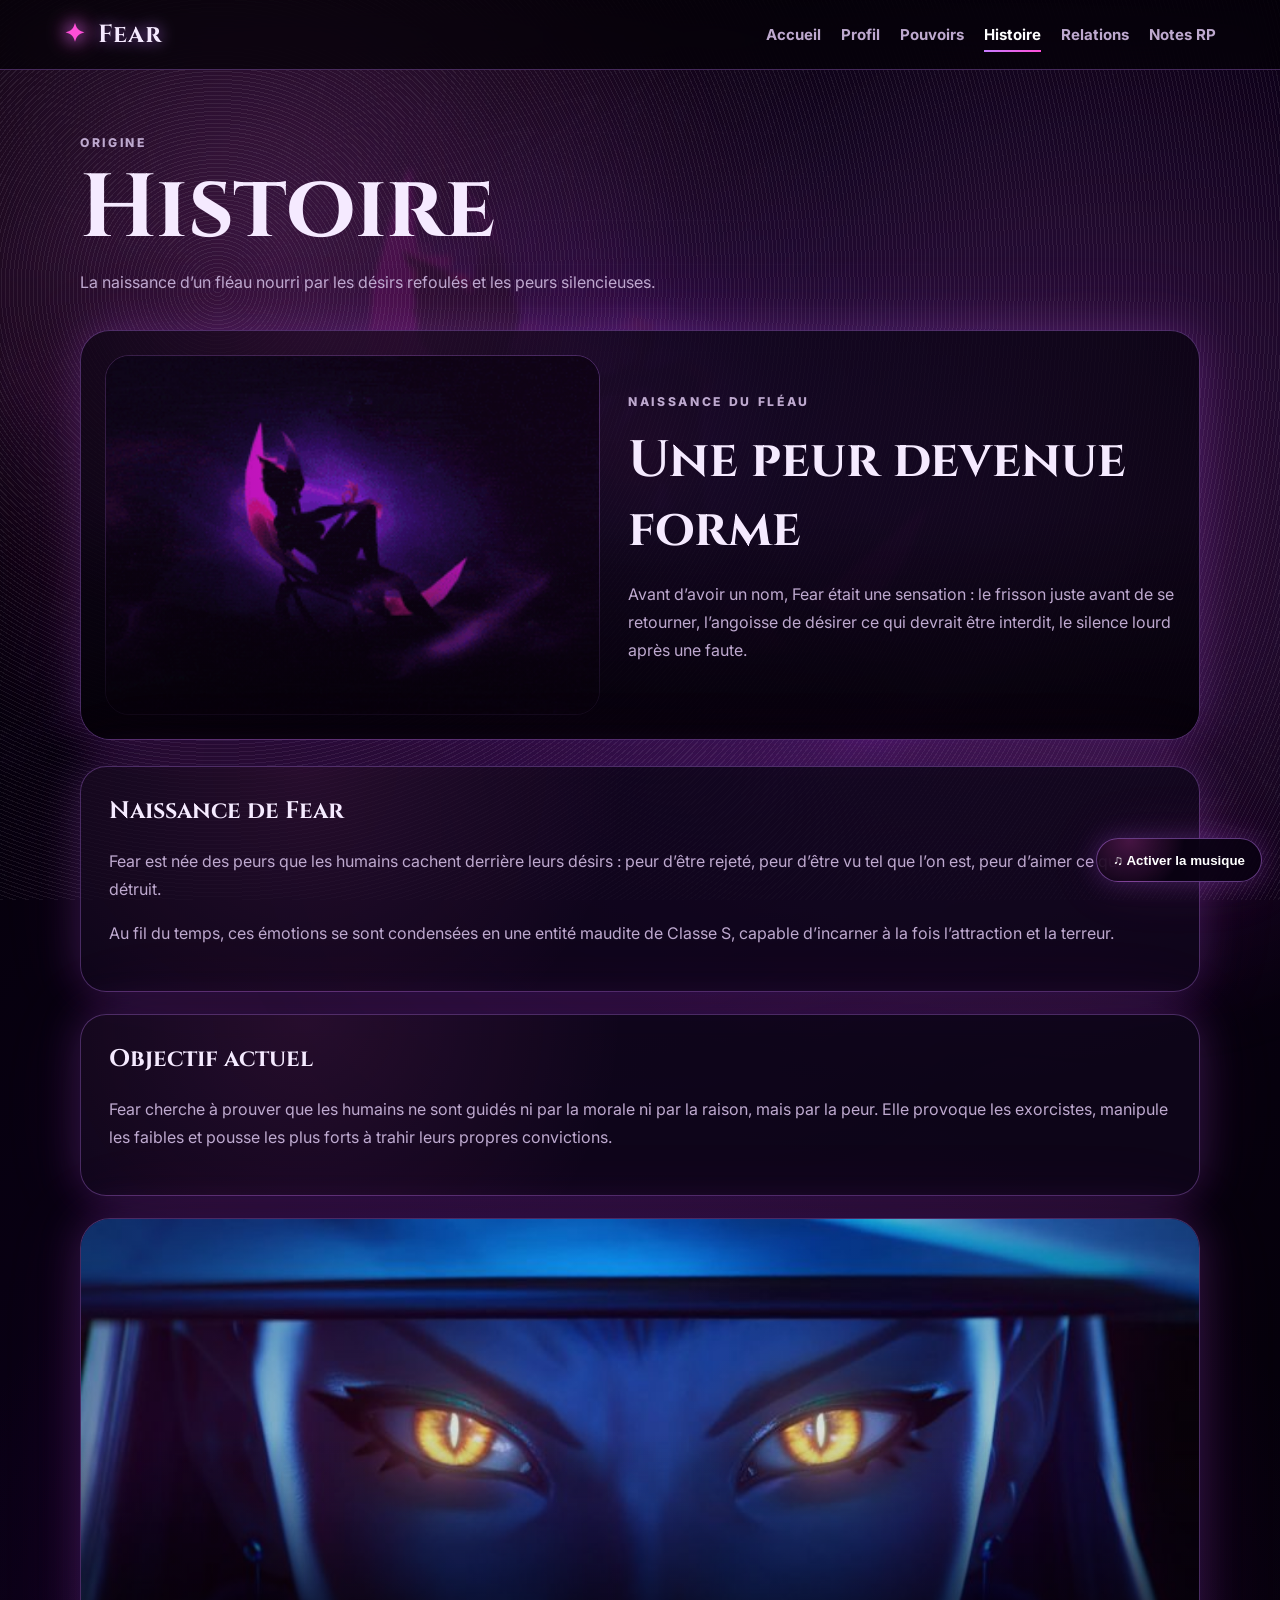
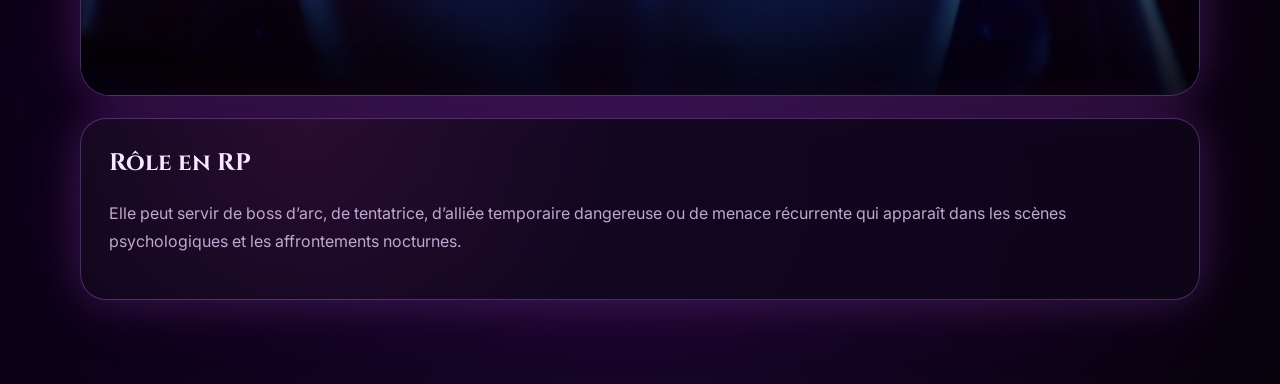
==== commit 1c427c31: "Maj Index + music" ====
--- a/histoire.html
+++ b/histoire.html
@@ -8,6 +8,13 @@
   <title>Histoire — Fear</title>
 </head>
 <body data-page="histoire">
+  <audio id="fear-music" loop>
+  <source src="assets/audio/musique_fear.m4a" type="audio/mp4">
+</audio>
+
+<button class="music-toggle" id="music-toggle" type="button">
+  ♫ Activer la musique
+</button>
   <div class="animated-bg soft"><img src="assets/image/Gif3_Fear_Obscure.gif" alt=""></div>
   <div class="cursor-aura"></div>
   <div class="void-layer"></div>
--- a/assets/css/style.css
+++ b/assets/css/style.css
@@ -9,3 +9,35 @@
 .container{width:min(1120px,calc(100% - 36px));margin:0 auto;padding:62px 0}.page-title{margin-bottom:34px}.page-title h1{margin:0;font-size:clamp(2.6rem,7vw,5.8rem);line-height:.95}.grid.two{display:grid;grid-template-columns:repeat(2,minmax(0,1fr));gap:22px}.panel,.quote-box{padding:28px;border-radius:26px;margin-bottom:22px}.panel h2,.step h2,.feature-card h2,.relation-card h2{margin-top:0}.data-list{list-style:none;padding:0;margin:0}.data-list li{display:flex;justify-content:space-between;gap:20px;padding:13px 0;border-bottom:1px solid rgba(255,255,255,.08)}.data-list span{color:var(--muted)}.cards-grid{display:grid;grid-template-columns:repeat(3,minmax(0,1fr));gap:18px}.feature-card,.relation-card{position:relative;min-height:260px;padding:26px;border-radius:26px;overflow:hidden;text-decoration:none;color:var(--text);transition:transform .25s ease,border-color .25s ease}.image-card{display:grid;align-items:end}.image-card>img{position:absolute;inset:0;width:100%;height:100%;opacity:.38;object-fit:cover;transition:opacity .25s ease,transform .4s ease}.image-card::after{content:"";position:absolute;inset:0;background:linear-gradient(to top,rgba(3,0,6,.93),rgba(3,0,6,.22))}.image-card>div{position:relative;z-index:2}.feature-card:hover,.relation-card:hover{transform:translateY(-6px);border-color:rgba(255,79,216,.58)}.image-card:hover>img{opacity:.55;transform:scale(1.05)}.icon{display:inline-grid;place-items:center;width:58px;height:58px;margin-bottom:20px;border-radius:18px;color:#fff;background:rgba(157,78,221,.18);border:1px solid var(--border);box-shadow:0 0 22px rgba(255,79,216,.18);font-size:1.5rem}
 .profile-showcase,.power-banner,.story-hero,.notes-banner{display:grid;grid-template-columns:minmax(0,.95fr) minmax(280px,1.05fr);gap:28px;align-items:center;padding:24px;margin-bottom:26px}.profile-showcase img,.power-banner img,.story-hero img,.notes-banner img{min-height:360px;max-height:520px;border-radius:24px;border:1px solid rgba(199,125,255,.28)}.profile-showcase .showcase-text,.story-hero .story-hero-text{position:relative;z-index:2}.profile-showcase h2,.power-banner h2,.story-hero h2,.notes-banner h2{margin:0 0 12px;font-size:clamp(1.8rem,4vw,3.2rem)}.image-side{min-height:420px}.timeline{display:grid;gap:20px}.step{position:relative;padding:28px 28px 28px 86px;border-radius:26px}.step>span{position:absolute;left:28px;top:28px;font-family:Cinzel,serif;font-size:1.65rem;color:var(--pink);text-shadow:0 0 16px rgba(255,79,216,.68)}.step li,.panel li{color:var(--muted);margin:10px 0}.step-with-image{display:grid;grid-template-columns:minmax(0,1fr) 260px;gap:20px;align-items:center}.step-with-image img{width:100%;min-height:220px;object-fit:cover;border-radius:20px;border:1px solid rgba(199,125,255,.28)}.tag{display:inline-flex;padding:7px 12px;border-radius:999px;color:#fff!important;background:rgba(255,79,216,.13);border:1px solid var(--border)}.quote-box blockquote{margin:0;font-family:Cinzel,serif;font-size:clamp(1.25rem,3vw,2.3rem);color:#fff;text-shadow:0 0 24px rgba(199,125,255,.32)}.rp-line{font-family:Cinzel,serif;font-size:1.35rem;color:#fff!important}.wide-image{min-height:360px;margin:22px 0}.footer{width:min(1120px,calc(100% - 36px));margin:0 auto;padding:30px 0 55px;text-align:center;font-family:Cinzel,serif;color:#d8b4ff}.page-enter{animation:pageEnter .7s ease both}@keyframes pageEnter{from{opacity:0;transform:translateY(20px);filter:blur(9px)}to{opacity:1;transform:translateY(0);filter:blur(0)}}.reveal{opacity:0;transform:translateY(22px);transition:opacity .7s ease,transform .7s ease}.reveal.visible{opacity:1;transform:translateY(0)}
 @media(max-width:900px){.menu-btn{display:block}.nav{position:absolute;top:calc(100% + 10px);left:18px;right:18px;display:none;flex-direction:column;padding:18px;border:1px solid var(--border);border-radius:18px;background:rgba(3,0,6,.95)}.nav.open{display:flex}.hero,.grid.two,.cards-grid,.profile-showcase,.power-banner,.story-hero,.notes-banner,.step-with-image{grid-template-columns:1fr}.hero{min-height:auto;padding:48px 0}.hero h1{font-size:clamp(4.4rem,30vw,8rem)}.hero-visual{min-height:440px}.profile-showcase img,.power-banner img,.story-hero img,.notes-banner img{min-height:280px}}@media(max-width:520px){.site-header{padding:15px 16px}.brand{font-size:1.25rem}.step{padding-left:28px}.step>span{position:static;display:block;margin-bottom:8px}.data-list li{flex-direction:column;gap:4px}.hero-visual{min-height:360px}}
+
+.music-toggle {
+  position: fixed;
+  right: 18px;
+  bottom: 18px;
+  z-index: 50;
+  min-height: 44px;
+  padding: 0 16px;
+  border-radius: 999px;
+  border: 1px solid rgba(199, 125, 255, 0.45);
+  color: #fff;
+  background:
+    radial-gradient(circle at 20% 0%, rgba(255, 79, 216, 0.25), transparent 40%),
+    rgba(8, 0, 16, 0.82);
+  box-shadow:
+    0 0 24px rgba(157, 78, 221, 0.28),
+    0 0 60px rgba(255, 79, 216, 0.10);
+  backdrop-filter: blur(14px);
+  font-weight: 800;
+  cursor: pointer;
+  transition: transform 0.25s ease, border-color 0.25s ease, opacity 0.25s ease;
+}
+
+.music-toggle:hover {
+  transform: translateY(-3px);
+  border-color: rgba(255, 79, 216, 0.75);
+}
+
+.music-toggle.playing {
+  color: #ffdaf7;
+  border-color: rgba(255, 79, 216, 0.75);
+}
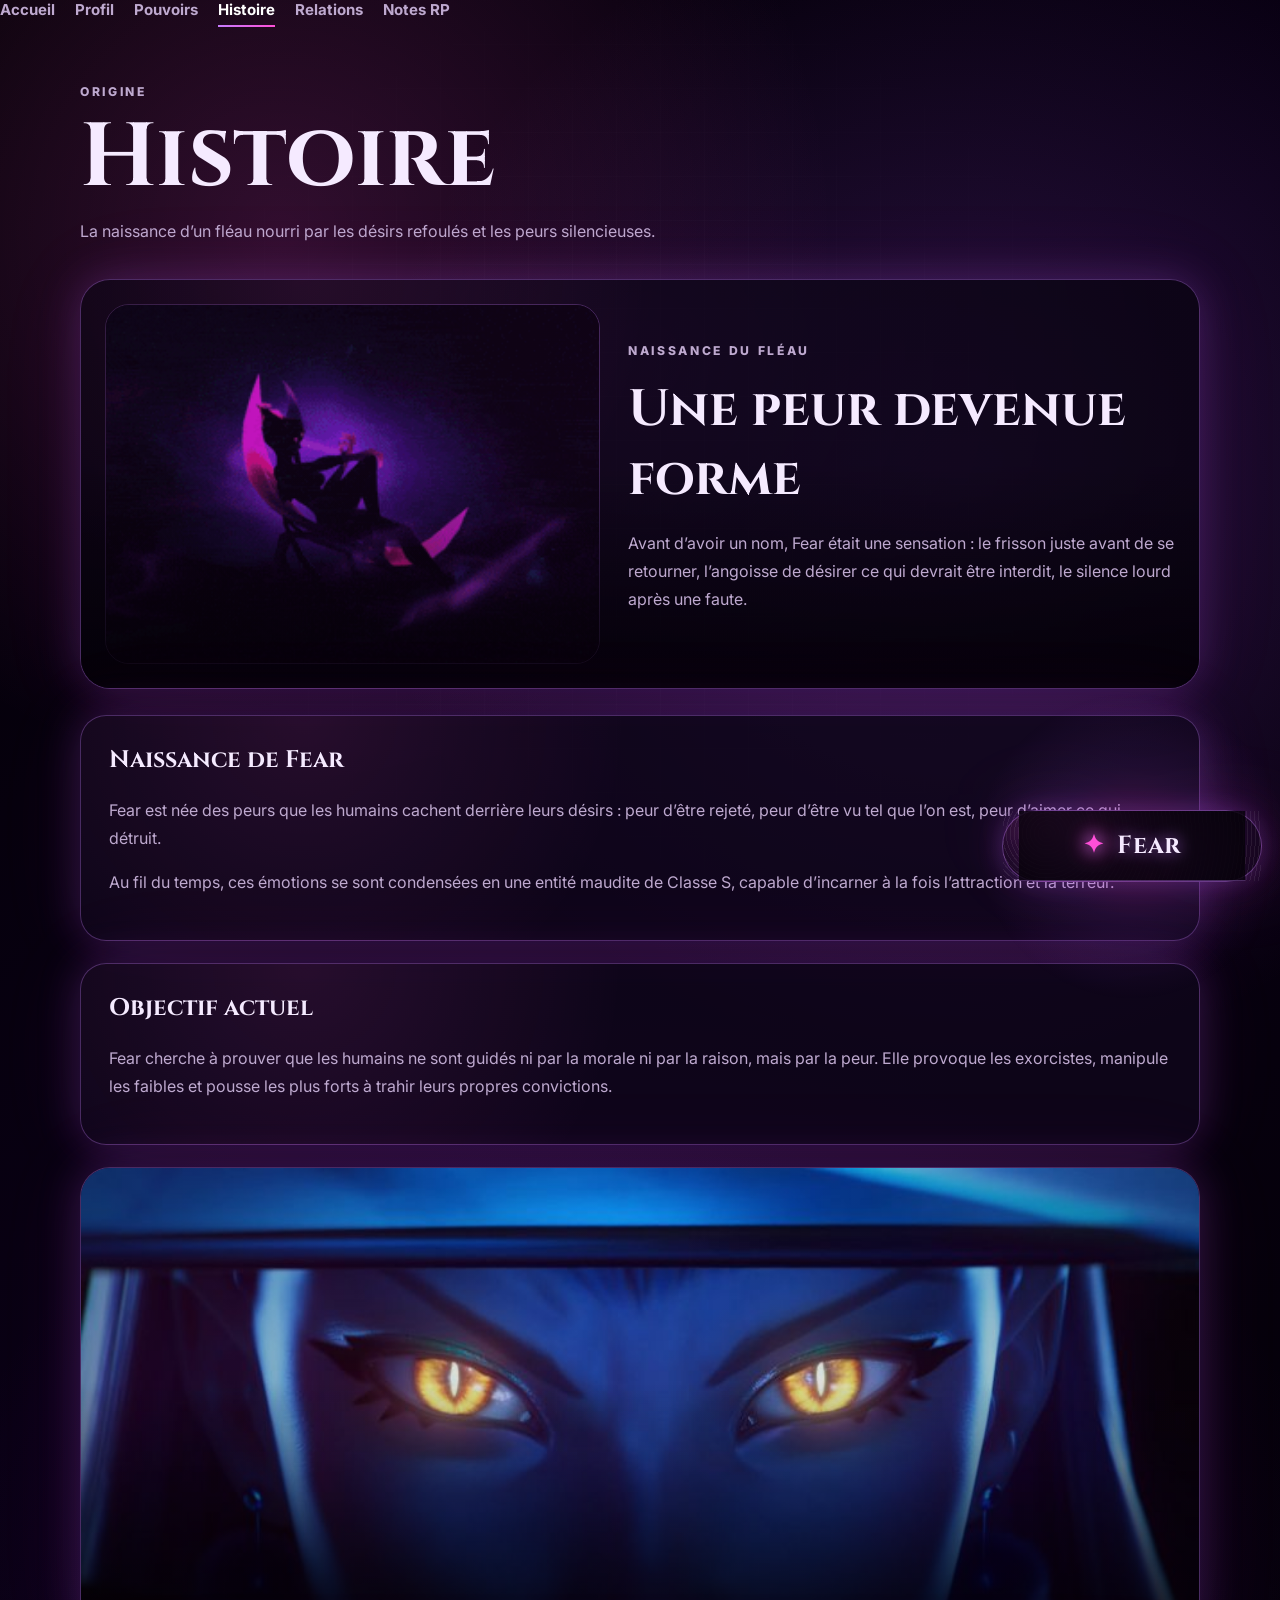
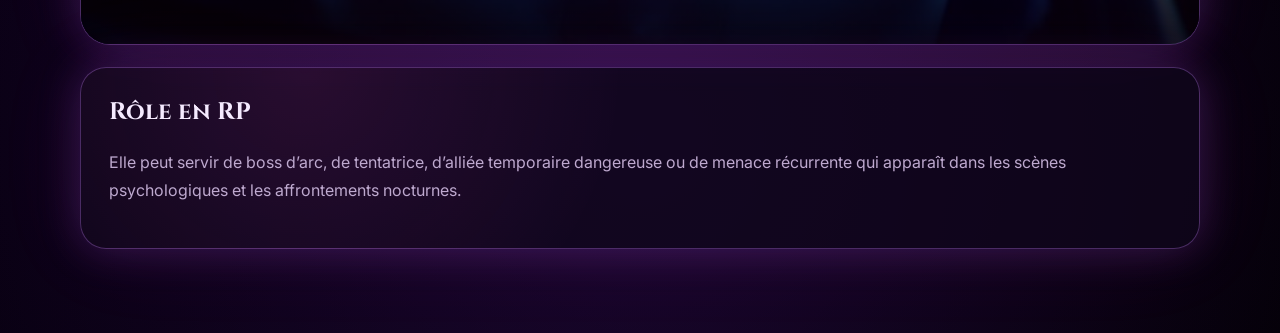
==== commit b80b153d: "Maj Index + music v2" ====
--- a/histoire.html
+++ b/histoire.html
@@ -8,13 +8,11 @@
   <title>Histoire — Fear</title>
 </head>
 <body data-page="histoire">
-  <audio id="fear-music" loop>
+ <audio id="bg-music" loop>
   <source src="assets/audio/musique_fear.m4a" type="audio/mp4">
 </audio>
 
 <button class="music-toggle" id="music-toggle" type="button">
-  ♫ Activer la musique
-</button>
   <div class="animated-bg soft"><img src="assets/image/Gif3_Fear_Obscure.gif" alt=""></div>
   <div class="cursor-aura"></div>
   <div class="void-layer"></div>
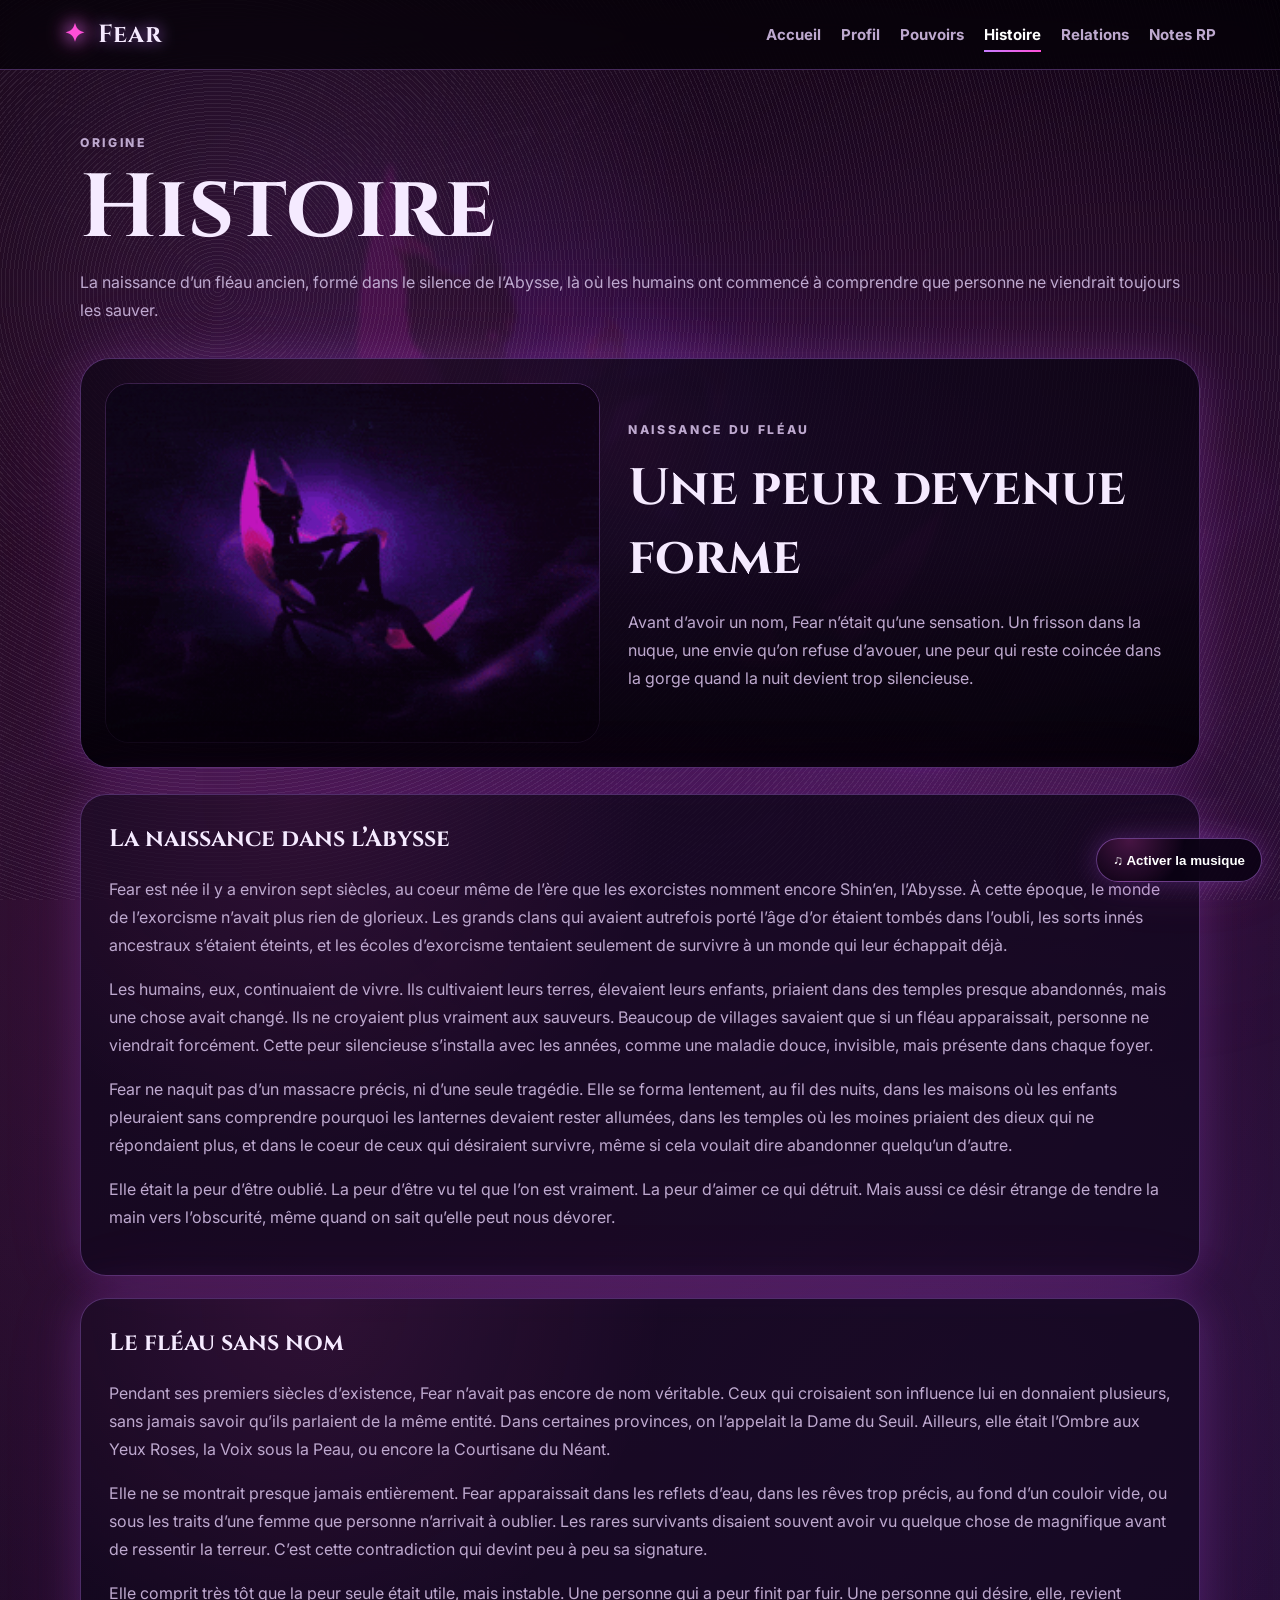
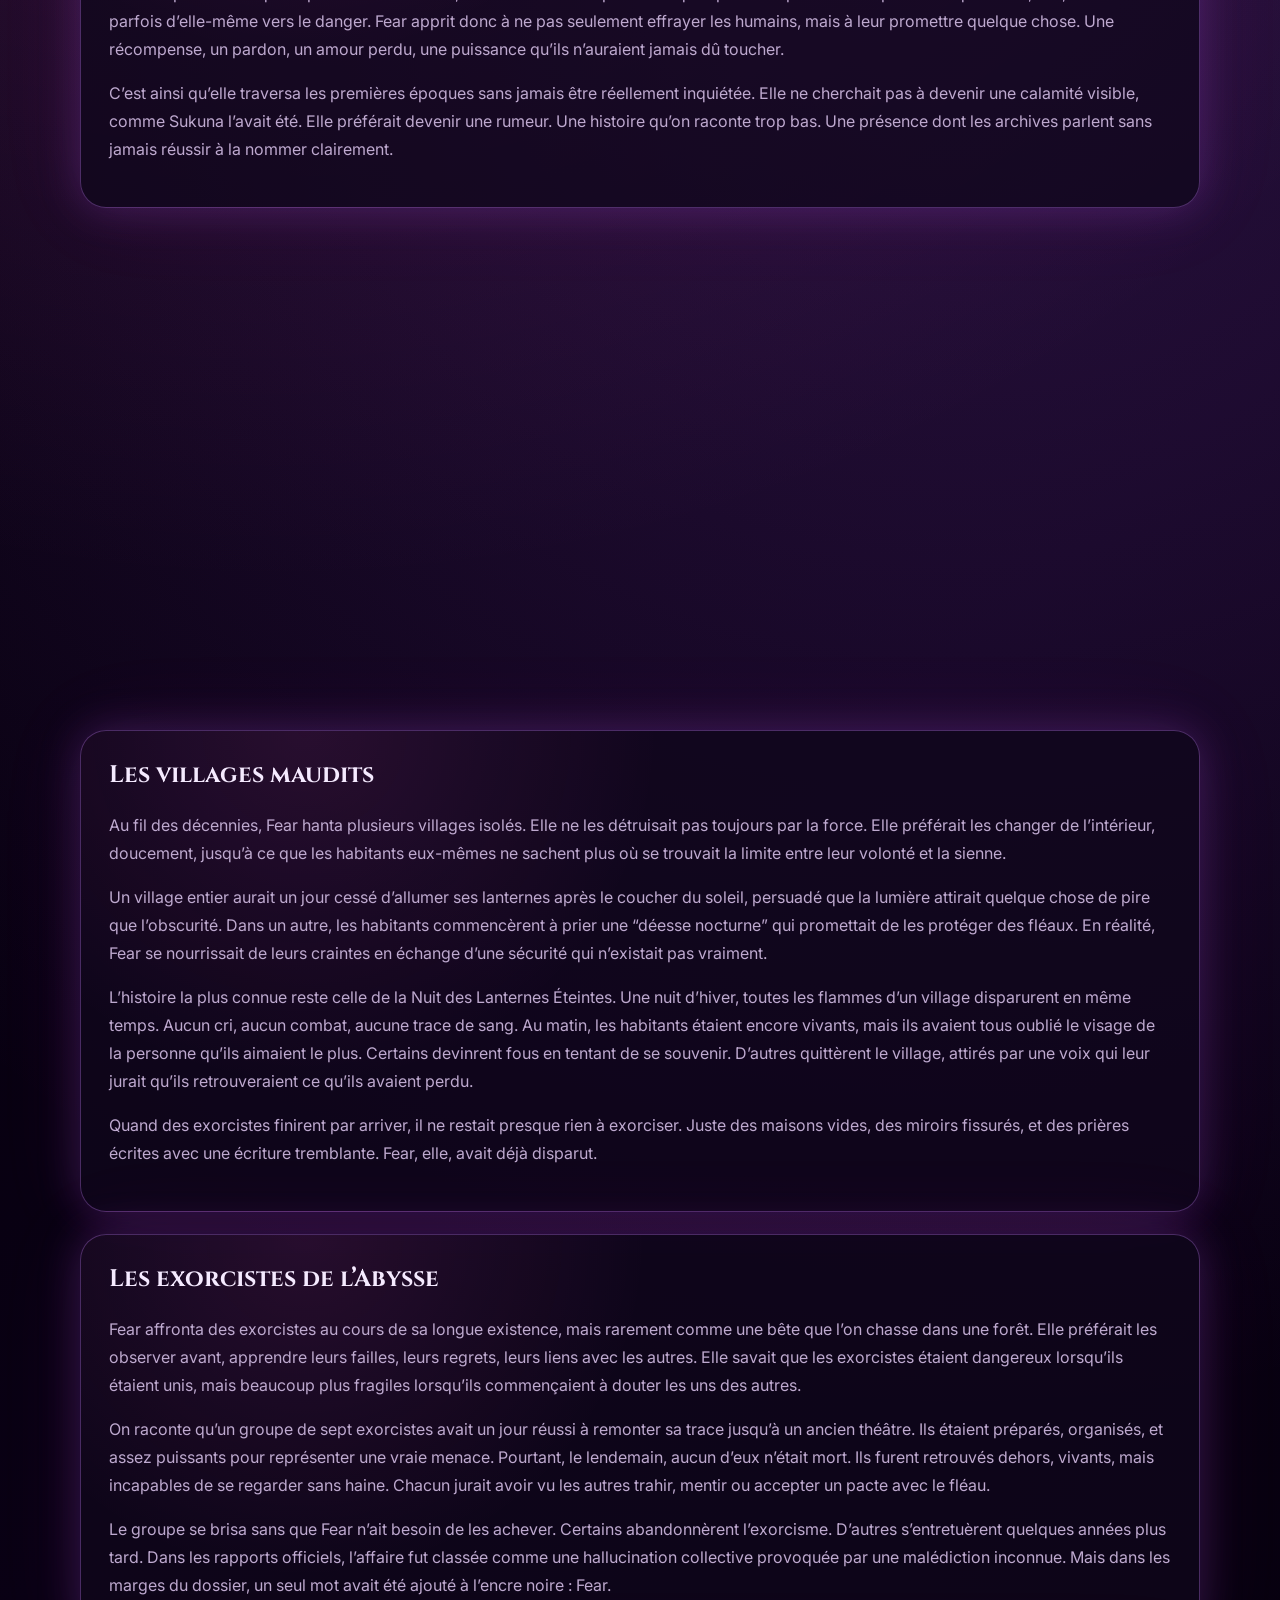
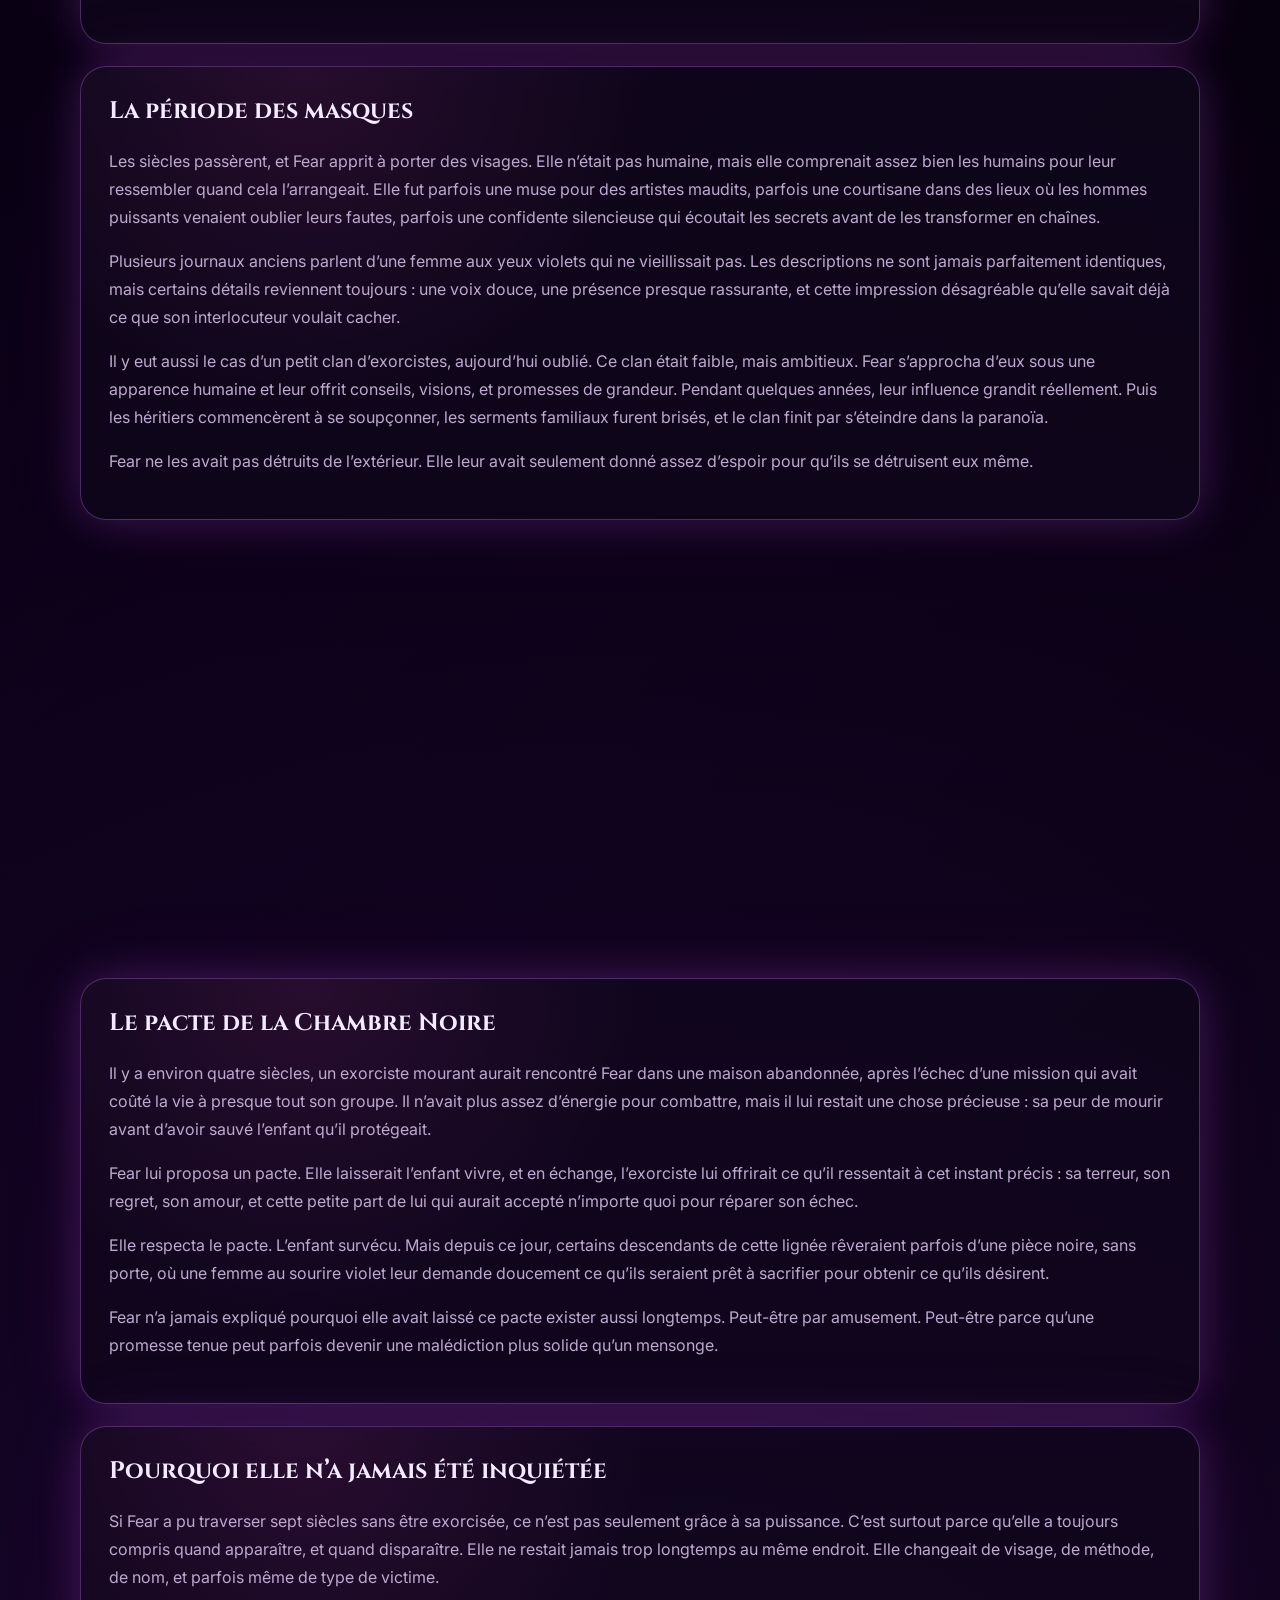
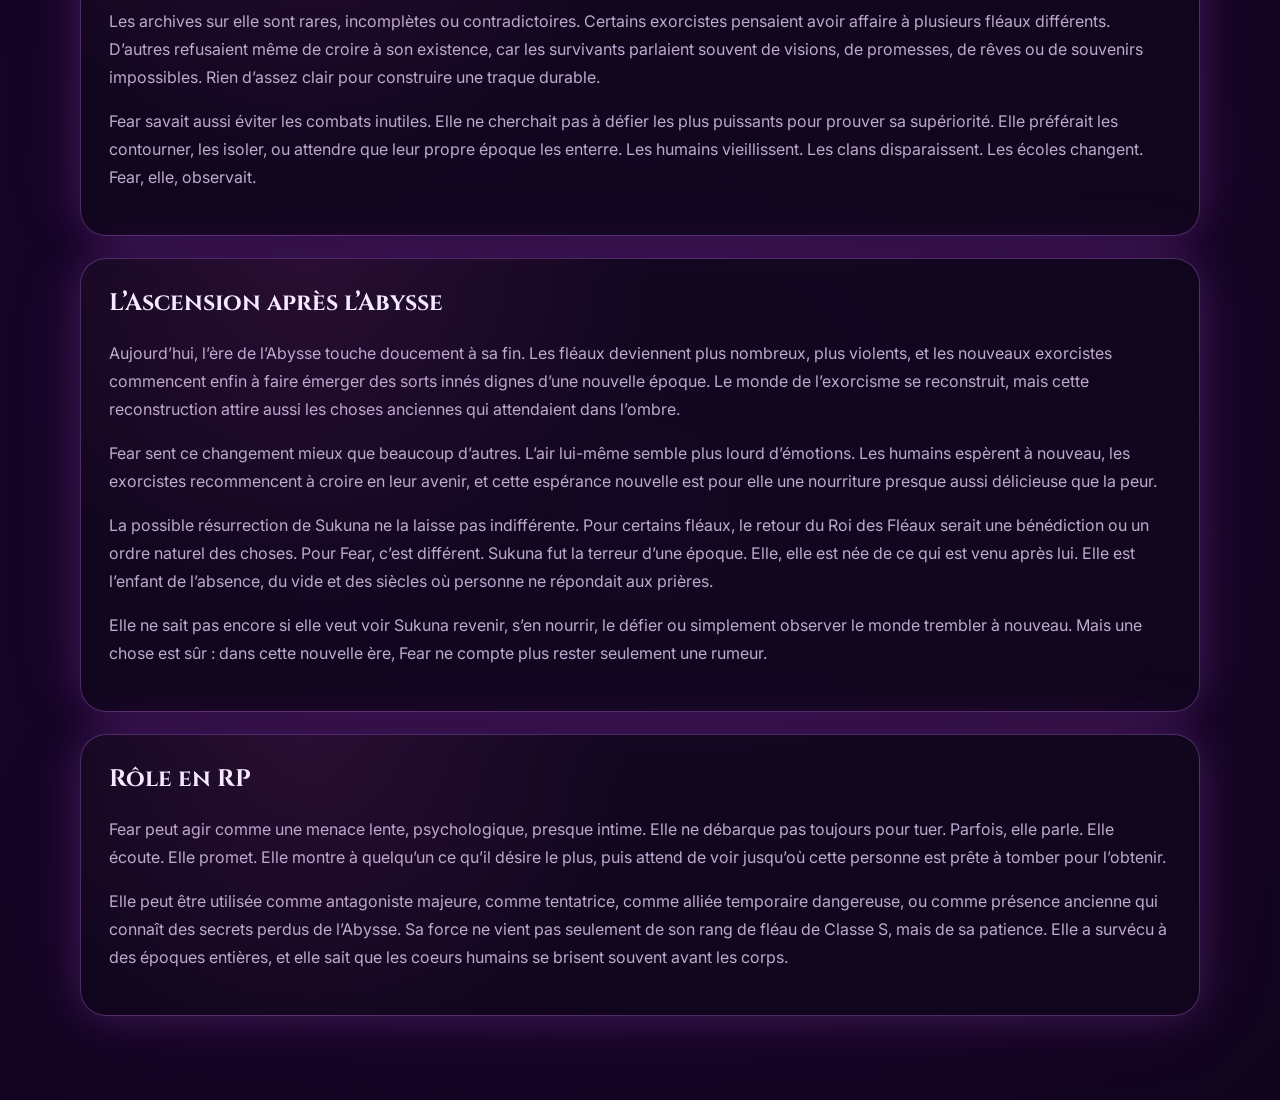
==== commit 05b81327: "Ajout de l'histoire complète de Fear" ====
--- a/histoire.html
+++ b/histoire.html
@@ -7,16 +7,24 @@
   <script defer src="assets/js/main.js"></script>
   <title>Histoire — Fear</title>
 </head>
+
 <body data-page="histoire">
- <audio id="bg-music" loop>
-  <source src="assets/audio/musique_fear.m4a" type="audio/mp4">
-</audio>
-
-<button class="music-toggle" id="music-toggle" type="button">
-  <div class="animated-bg soft"><img src="assets/image/Gif3_Fear_Obscure.gif" alt=""></div>
+  <audio id="bg-music" loop>
+    <source src="assets/audio/musique_fear.m4a" type="audio/mp4">
+  </audio>
+
+  <button class="music-toggle" id="music-toggle" type="button">
+    ♫ Activer la musique
+  </button>
+
+  <div class="animated-bg soft">
+    <img src="assets/image/Gif3_Fear_Obscure.gif" alt="">
+  </div>
+
   <div class="cursor-aura"></div>
   <div class="void-layer"></div>
   <div class="noise"></div>
+
   <header class="site-header">
     <a class="brand" href="index.html">
       <span class="brand-mark">✦</span>
@@ -36,12 +44,287 @@
   </header>
 
   <main class="container page-enter">
-    <section class="page-title"><p class="eyebrow">Origine</p><h1>Histoire</h1><p>La naissance d’un fléau nourri par les désirs refoulés et les peurs silencieuses.</p></section>
-    <section class="story-hero reveal"><img src="assets/image/Gif3_Fear_Obscure.gif" alt="Ténèbres autour de Fear"><div class="story-hero-text"><p class="eyebrow">Naissance du fléau</p><h2>Une peur devenue forme</h2><p>Avant d’avoir un nom, Fear était une sensation : le frisson juste avant de se retourner, l’angoisse de désirer ce qui devrait être interdit, le silence lourd après une faute.</p></div></section>
-    <article class="panel story reveal"><h2>Naissance de Fear</h2><p>Fear est née des peurs que les humains cachent derrière leurs désirs : peur d’être rejeté, peur d’être vu tel que l’on est, peur d’aimer ce qui détruit.</p><p>Au fil du temps, ces émotions se sont condensées en une entité maudite de Classe S, capable d’incarner à la fois l’attraction et la terreur.</p></article>
-    <article class="panel story reveal"><h2>Objectif actuel</h2><p>Fear cherche à prouver que les humains ne sont guidés ni par la morale ni par la raison, mais par la peur. Elle provoque les exorcistes, manipule les faibles et pousse les plus forts à trahir leurs propres convictions.</p></article>
-    <section class="wide-image reveal"><img src="assets/image/IMG_Fear_Accueil.jpg" alt="Présence de Fear"></section>
-    <article class="panel story reveal"><h2>Rôle en RP</h2><p>Elle peut servir de boss d’arc, de tentatrice, d’alliée temporaire dangereuse ou de menace récurrente qui apparaît dans les scènes psychologiques et les affrontements nocturnes.</p></article>
+    <section class="page-title">
+      <p class="eyebrow">Origine</p>
+      <h1>Histoire</h1>
+      <p>
+        La naissance d’un fléau ancien, formé dans le silence de l’Abysse, là où les humains ont commencé à comprendre
+        que personne ne viendrait toujours les sauver.
+      </p>
+    </section>
+
+    <section class="story-hero reveal">
+      <img src="assets/image/Gif3_Fear_Obscure.gif" alt="Ténèbres autour de Fear">
+
+      <div class="story-hero-text">
+        <p class="eyebrow">Naissance du fléau</p>
+        <h2>Une peur devenue forme</h2>
+        <p>
+          Avant d’avoir un nom, Fear n’était qu’une sensation. Un frisson dans la nuque, une envie qu’on refuse
+          d’avouer, une peur qui reste coincée dans la gorge quand la nuit devient trop silencieuse.
+        </p>
+      </div>
+    </section>
+
+    <article class="panel story reveal">
+      <h2>La naissance dans l’Abysse</h2>
+
+      <p>
+        Fear est née il y a environ sept siècles, au coeur même de l’ère que les exorcistes nomment encore
+        Shin’en, l’Abysse. À cette époque, le monde de l’exorcisme n’avait plus rien de glorieux. Les grands clans
+        qui avaient autrefois porté l’âge d’or étaient tombés dans l’oubli, les sorts innés ancestraux s’étaient
+        éteints, et les écoles d’exorcisme tentaient seulement de survivre à un monde qui leur échappait déjà.
+      </p>
+
+      <p>
+        Les humains, eux, continuaient de vivre. Ils cultivaient leurs terres, élevaient leurs enfants, priaient dans
+        des temples presque abandonnés, mais une chose avait changé. Ils ne croyaient plus vraiment aux sauveurs.
+        Beaucoup de villages savaient que si un fléau apparaissait, personne ne viendrait forcément. Cette peur
+        silencieuse s’installa avec les années, comme une maladie douce, invisible, mais présente dans chaque foyer.
+      </p>
+
+      <p>
+        Fear ne naquit pas d’un massacre précis, ni d’une seule tragédie. Elle se forma lentement, au fil des nuits,
+        dans les maisons où les enfants pleuraient sans comprendre pourquoi les lanternes devaient rester allumées,
+        dans les temples où les moines priaient des dieux qui ne répondaient plus, et dans le coeur de ceux qui
+        désiraient survivre, même si cela voulait dire abandonner quelqu’un d’autre.
+      </p>
+
+      <p>
+        Elle était la peur d’être oublié. La peur d’être vu tel que l’on est vraiment. La peur d’aimer ce qui détruit.
+        Mais aussi ce désir étrange de tendre la main vers l’obscurité, même quand on sait qu’elle peut nous dévorer.
+      </p>
+    </article>
+
+    <article class="panel story reveal">
+      <h2>Le fléau sans nom</h2>
+
+      <p>
+        Pendant ses premiers siècles d’existence, Fear n’avait pas encore de nom véritable. Ceux qui croisaient son
+        influence lui en donnaient plusieurs, sans jamais savoir qu’ils parlaient de la même entité. Dans certaines
+        provinces, on l’appelait la Dame du Seuil. Ailleurs, elle était l’Ombre aux Yeux Roses, la Voix sous la Peau,
+        ou encore la Courtisane du Néant.
+      </p>
+
+      <p>
+        Elle ne se montrait presque jamais entièrement. Fear apparaissait dans les reflets d’eau, dans les rêves trop
+        précis, au fond d’un couloir vide, ou sous les traits d’une femme que personne n’arrivait à oublier. Les rares
+        survivants disaient souvent avoir vu quelque chose de magnifique avant de ressentir la terreur. C’est cette
+        contradiction qui devint peu à peu sa signature.
+      </p>
+
+      <p>
+        Elle comprit très tôt que la peur seule était utile, mais instable. Une personne qui a peur finit par fuir.
+        Une personne qui désire, elle, revient parfois d’elle-même vers le danger. Fear apprit donc à ne pas seulement
+        effrayer les humains, mais à leur promettre quelque chose. Une récompense, un pardon, un amour perdu, une
+        puissance qu’ils n’auraient jamais dû toucher.
+      </p>
+
+      <p>
+        C’est ainsi qu’elle traversa les premières époques sans jamais être réellement inquiétée. Elle ne cherchait pas
+        à devenir une calamité visible, comme Sukuna l’avait été. Elle préférait devenir une rumeur. Une histoire qu’on
+        raconte trop bas. Une présence dont les archives parlent sans jamais réussir à la nommer clairement.
+      </p>
+    </article>
+
+    <section class="wide-image reveal">
+      <img src="assets/image/IMG_Fear_Accueil.jpg" alt="Présence de Fear">
+    </section>
+
+    <article class="panel story reveal">
+      <h2>Les villages maudits</h2>
+
+      <p>
+        Au fil des décennies, Fear hanta plusieurs villages isolés. Elle ne les détruisait pas toujours par la force.
+        Elle préférait les changer de l’intérieur, doucement, jusqu’à ce que les habitants eux-mêmes ne sachent plus
+        où se trouvait la limite entre leur volonté et la sienne.
+      </p>
+
+      <p>
+        Un village entier aurait un jour cessé d’allumer ses lanternes après le coucher du soleil, persuadé que la
+        lumière attirait quelque chose de pire que l’obscurité. Dans un autre, les habitants commencèrent à prier une
+        “déesse nocturne” qui promettait de les protéger des fléaux. En réalité, Fear se nourrissait de leurs craintes
+        en échange d’une sécurité qui n’existait pas vraiment.
+      </p>
+
+      <p>
+        L’histoire la plus connue reste celle de la Nuit des Lanternes Éteintes. Une nuit d’hiver, toutes les flammes
+        d’un village disparurent en même temps. Aucun cri, aucun combat, aucune trace de sang. Au matin, les habitants
+        étaient encore vivants, mais ils avaient tous oublié le visage de la personne qu’ils aimaient le plus. Certains
+        devinrent fous en tentant de se souvenir. D’autres quittèrent le village, attirés par une voix qui leur jurait
+        qu’ils retrouveraient ce qu’ils avaient perdu.
+      </p>
+
+      <p>
+        Quand des exorcistes finirent par arriver, il ne restait presque rien à exorciser. Juste des maisons vides,
+        des miroirs fissurés, et des prières écrites avec une écriture tremblante. Fear, elle, avait déjà disparut.
+      </p>
+    </article>
+
+    <article class="panel story reveal">
+      <h2>Les exorcistes de l’Abysse</h2>
+
+      <p>
+        Fear affronta des exorcistes au cours de sa longue existence, mais rarement comme une bête que l’on chasse
+        dans une forêt. Elle préférait les observer avant, apprendre leurs failles, leurs regrets, leurs liens avec les
+        autres. Elle savait que les exorcistes étaient dangereux lorsqu’ils étaient unis, mais beaucoup plus fragiles
+        lorsqu’ils commençaient à douter les uns des autres.
+      </p>
+
+      <p>
+        On raconte qu’un groupe de sept exorcistes avait un jour réussi à remonter sa trace jusqu’à un ancien théâtre.
+        Ils étaient préparés, organisés, et assez puissants pour représenter une vraie menace. Pourtant, le lendemain,
+        aucun d’eux n’était mort. Ils furent retrouvés dehors, vivants, mais incapables de se regarder sans haine.
+        Chacun jurait avoir vu les autres trahir, mentir ou accepter un pacte avec le fléau.
+      </p>
+
+      <p>
+        Le groupe se brisa sans que Fear n’ait besoin de les achever. Certains abandonnèrent l’exorcisme. D’autres
+        s’entretuèrent quelques années plus tard. Dans les rapports officiels, l’affaire fut classée comme une
+        hallucination collective provoquée par une malédiction inconnue. Mais dans les marges du dossier, un seul mot
+        avait été ajouté à l’encre noire : Fear.
+      </p>
+    </article>
+
+    <article class="panel story reveal">
+      <h2>La période des masques</h2>
+
+      <p>
+        Les siècles passèrent, et Fear apprit à porter des visages. Elle n’était pas humaine, mais elle comprenait
+        assez bien les humains pour leur ressembler quand cela l’arrangeait. Elle fut parfois une muse pour des artistes
+        maudits, parfois une courtisane dans des lieux où les hommes puissants venaient oublier leurs fautes, parfois
+        une confidente silencieuse qui écoutait les secrets avant de les transformer en chaînes.
+      </p>
+
+      <p>
+        Plusieurs journaux anciens parlent d’une femme aux yeux violets qui ne vieillissait pas. Les descriptions ne
+        sont jamais parfaitement identiques, mais certains détails reviennent toujours : une voix douce, une présence
+        presque rassurante, et cette impression désagréable qu’elle savait déjà ce que son interlocuteur voulait cacher.
+      </p>
+
+      <p>
+        Il y eut aussi le cas d’un petit clan d’exorcistes, aujourd’hui oublié. Ce clan était faible, mais ambitieux.
+        Fear s’approcha d’eux sous une apparence humaine et leur offrit conseils, visions, et promesses de grandeur.
+        Pendant quelques années, leur influence grandit réellement. Puis les héritiers commencèrent à se soupçonner,
+        les serments familiaux furent brisés, et le clan finit par s’éteindre dans la paranoïa.
+      </p>
+
+      <p>
+        Fear ne les avait pas détruits de l’extérieur. Elle leur avait seulement donné assez d’espoir pour qu’ils se
+        détruisent eux même.
+      </p>
+    </article>
+
+    <section class="story-hero reveal">
+      <img src="assets/image/Gif3_Fear_Obscure.gif" alt="Ombres de Fear">
+
+      <div class="story-hero-text">
+        <p class="eyebrow">Un ancien pacte</p>
+        <h2>La Chambre Noire</h2>
+        <p>
+          Parmi toutes les histoires liées à Fear, l’une reste plus étrange que les autres : celle d’un pacte qu’elle
+          aurait accepté, et qu’elle n’aurait jamais rompu.
+        </p>
+      </div>
+    </section>
+
+    <article class="panel story reveal">
+      <h2>Le pacte de la Chambre Noire</h2>
+
+      <p>
+        Il y a environ quatre siècles, un exorciste mourant aurait rencontré Fear dans une maison abandonnée, après
+        l’échec d’une mission qui avait coûté la vie à presque tout son groupe. Il n’avait plus assez d’énergie pour
+        combattre, mais il lui restait une chose précieuse : sa peur de mourir avant d’avoir sauvé l’enfant qu’il
+        protégeait.
+      </p>
+
+      <p>
+        Fear lui proposa un pacte. Elle laisserait l’enfant vivre, et en échange, l’exorciste lui offrirait ce qu’il
+        ressentait à cet instant précis : sa terreur, son regret, son amour, et cette petite part de lui qui aurait
+        accepté n’importe quoi pour réparer son échec.
+      </p>
+
+      <p>
+        Elle respecta le pacte. L’enfant survécu. Mais depuis ce jour, certains descendants de cette lignée rêveraient
+        parfois d’une pièce noire, sans porte, où une femme au sourire violet leur demande doucement ce qu’ils seraient
+        prêt à sacrifier pour obtenir ce qu’ils désirent.
+      </p>
+
+      <p>
+        Fear n’a jamais expliqué pourquoi elle avait laissé ce pacte exister aussi longtemps. Peut-être par amusement.
+        Peut-être parce qu’une promesse tenue peut parfois devenir une malédiction plus solide qu’un mensonge.
+      </p>
+    </article>
+
+    <article class="panel story reveal">
+      <h2>Pourquoi elle n’a jamais été inquiétée</h2>
+
+      <p>
+        Si Fear a pu traverser sept siècles sans être exorcisée, ce n’est pas seulement grâce à sa puissance. C’est
+        surtout parce qu’elle a toujours compris quand apparaître, et quand disparaître. Elle ne restait jamais trop
+        longtemps au même endroit. Elle changeait de visage, de méthode, de nom, et parfois même de type de victime.
+      </p>
+
+      <p>
+        Les archives sur elle sont rares, incomplètes ou contradictoires. Certains exorcistes pensaient avoir affaire
+        à plusieurs fléaux différents. D’autres refusaient même de croire à son existence, car les survivants parlaient
+        souvent de visions, de promesses, de rêves ou de souvenirs impossibles. Rien d’assez clair pour construire une
+        traque durable.
+      </p>
+
+      <p>
+        Fear savait aussi éviter les combats inutiles. Elle ne cherchait pas à défier les plus puissants pour prouver
+        sa supériorité. Elle préférait les contourner, les isoler, ou attendre que leur propre époque les enterre.
+        Les humains vieillissent. Les clans disparaissent. Les écoles changent. Fear, elle, observait.
+      </p>
+    </article>
+
+    <article class="panel story reveal">
+      <h2>L’Ascension après l’Abysse</h2>
+
+      <p>
+        Aujourd’hui, l’ère de l’Abysse touche doucement à sa fin. Les fléaux deviennent plus nombreux, plus violents,
+        et les nouveaux exorcistes commencent enfin à faire émerger des sorts innés dignes d’une nouvelle époque.
+        Le monde de l’exorcisme se reconstruit, mais cette reconstruction attire aussi les choses anciennes qui
+        attendaient dans l’ombre.
+      </p>
+
+      <p>
+        Fear sent ce changement mieux que beaucoup d’autres. L’air lui-même semble plus lourd d’émotions. Les humains
+        espèrent à nouveau, les exorcistes recommencent à croire en leur avenir, et cette espérance nouvelle est pour
+        elle une nourriture presque aussi délicieuse que la peur.
+      </p>
+
+      <p>
+        La possible résurrection de Sukuna ne la laisse pas indifférente. Pour certains fléaux, le retour du Roi des
+        Fléaux serait une bénédiction ou un ordre naturel des choses. Pour Fear, c’est différent. Sukuna fut la terreur
+        d’une époque. Elle, elle est née de ce qui est venu après lui. Elle est l’enfant de l’absence, du vide et des
+        siècles où personne ne répondait aux prières.
+      </p>
+
+      <p>
+        Elle ne sait pas encore si elle veut voir Sukuna revenir, s’en nourrir, le défier ou simplement observer le
+        monde trembler à nouveau. Mais une chose est sûr : dans cette nouvelle ère, Fear ne compte plus rester seulement
+        une rumeur.
+      </p>
+    </article>
+
+    <article class="panel story reveal">
+      <h2>Rôle en RP</h2>
+
+      <p>
+        Fear peut agir comme une menace lente, psychologique, presque intime. Elle ne débarque pas toujours pour tuer.
+        Parfois, elle parle. Elle écoute. Elle promet. Elle montre à quelqu’un ce qu’il désire le plus, puis attend de
+        voir jusqu’où cette personne est prête à tomber pour l’obtenir.
+      </p>
+
+      <p>
+        Elle peut être utilisée comme antagoniste majeure, comme tentatrice, comme alliée temporaire dangereuse, ou
+        comme présence ancienne qui connaît des secrets perdus de l’Abysse. Sa force ne vient pas seulement de son rang
+        de fléau de Classe S, mais de sa patience. Elle a survécu à des époques entières, et elle sait que les coeurs
+        humains se brisent souvent avant les corps.
+      </p>
+    </article>
   </main>
 </body>
-</html>
+</html>
